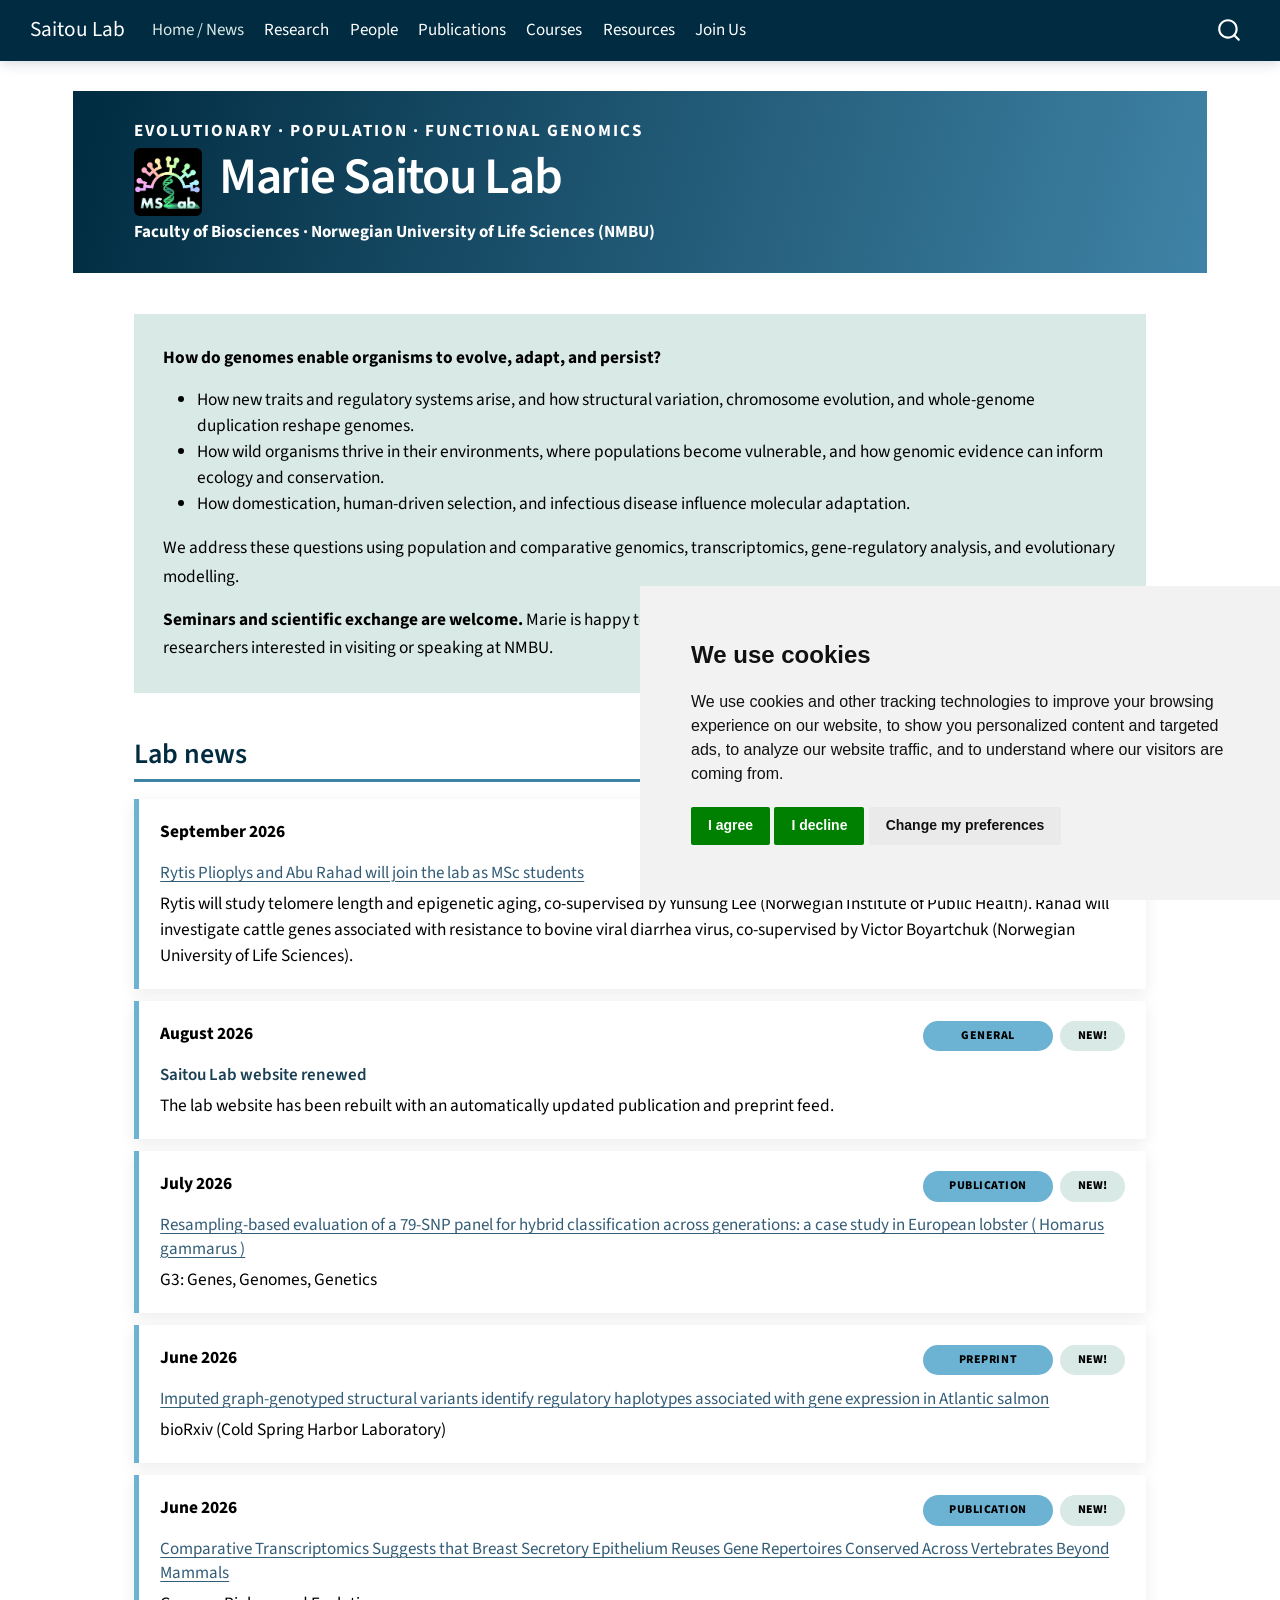
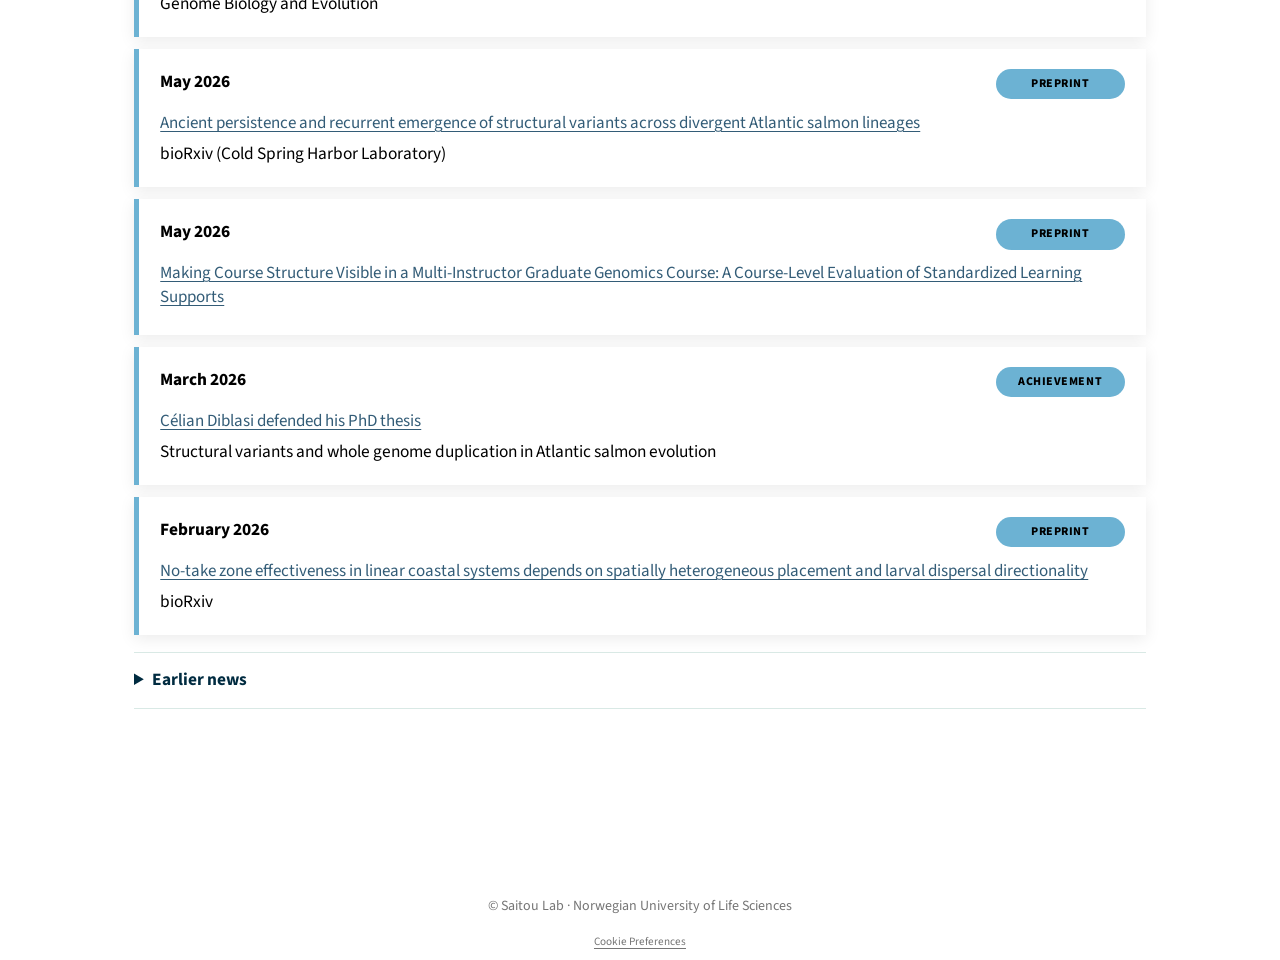
==== index.html @ 1db747a2 "deploy: cd0c651c860b4e71e05fade895e2c0dc28b13a53" ====
<!DOCTYPE html>
<html xmlns="http://www.w3.org/1999/xhtml" lang="en" xml:lang="en"><head>

<meta charset="utf-8">
<meta name="generator" content="quarto-1.10.18">

<meta name="viewport" content="width=device-width, initial-scale=1.0, user-scalable=yes">


<title>Home / News – Saitou Lab</title>
<style>
/* Default styles provided by pandoc.
** See https://pandoc.org/MANUAL.html#variables-for-html for config info.
*/
span.smallcaps{font-variant: small-caps;}
div.columns{display: flex; gap: 1.5em;}
div.column{flex: auto;}
@media screen {
div.columns{gap: min(4vw, 1.5em);}
div.column{overflow-x: auto;}
}
div.hanging-indent{margin-left: 1.5em; text-indent: -1.5em;}
ul.task-list{list-style: none;}
ul.task-list li input[type="checkbox"] {
  width: 0.8em;
  margin: 0 0.8em 0.2em -1em; /* quarto-specific, see https://github.com/quarto-dev/quarto-cli/issues/4556 */ 
  vertical-align: middle;
}
</style>


<script src="site_libs/quarto-nav/quarto-nav.js"></script>
<script src="site_libs/quarto-nav/headroom.min.js"></script>
<script src="site_libs/clipboard/clipboard.min.js"></script>
<script src="site_libs/quarto-search/autocomplete.umd.js"></script>
<script src="site_libs/quarto-search/fuse.min.js"></script>
<script src="site_libs/quarto-search/quarto-search.js"></script>
<meta name="quarto:offset" content="./">
<script src="site_libs/cookie-consent/cookie-consent.js"></script>
<link href="site_libs/cookie-consent/cookie-consent.css" rel="stylesheet">
<script src="site_libs/quarto-html/quarto.js" type="module"></script>
<script src="site_libs/quarto-html/tabsets/tabsets.js" type="module"></script>
<script src="site_libs/quarto-html/popper.min.js"></script>
<script src="site_libs/quarto-html/tippy.umd.min.js"></script>
<script src="site_libs/quarto-html/anchor.min.js"></script>
<link href="site_libs/quarto-html/tippy.css" rel="stylesheet">
<link href="site_libs/quarto-html/quarto-syntax-highlighting-64a204ab8560d761af7679ceaba22944.css" rel="stylesheet" id="quarto-text-highlighting-styles">
<script src="site_libs/bootstrap/bootstrap.min.js"></script>
<link href="site_libs/bootstrap/bootstrap-icons.css" rel="stylesheet">
<link href="site_libs/bootstrap/bootstrap-e3adbaa939bcd423dddc8c8a834270b4.min.css" rel="stylesheet" append-hash="true" id="quarto-bootstrap" data-mode="light">
<script id="quarto-search-options" type="application/json">{
  "location": "navbar",
  "copy-button": false,
  "collapse-after": 3,
  "panel-placement": "end",
  "type": "overlay",
  "limit": 50,
  "keyboard-shortcut": [
    "f",
    "/",
    "s"
  ],
  "show-item-context": false,
  "language": {
    "search-no-results-text": "No results",
    "search-matching-documents-text": "matching documents",
    "search-copy-link-title": "Copy link to search",
    "search-hide-matches-text": "Hide additional matches",
    "search-more-match-text": "more match in this document",
    "search-more-matches-text": "more matches in this document",
    "search-clear-button-title": "Clear",
    "search-text-placeholder": "",
    "search-detached-cancel-button-title": "Cancel",
    "search-submit-button-title": "Submit",
    "search-label": "Search"
  }
}</script>
<script async="" src="https://www.googletagmanager.com/gtag/js?id=G-L3HV19CWBM"></script>

<script type="text/plain" cookie-consent="tracking">

window.dataLayer = window.dataLayer || [];
function gtag(){dataLayer.push(arguments);}
gtag('js', new Date());
gtag('config', 'G-L3HV19CWBM', { 'anonymize_ip': true});
</script>

<script type="text/javascript" charset="UTF-8">
document.addEventListener('DOMContentLoaded', function () {
cookieconsent.run({
  "notice_banner_type":"simple",
  "consent_type":"express",
  "palette":"light",
  "language":"en",
  "page_load_consent_levels":["strictly-necessary"],
  "notice_banner_reject_button_hide":false,
  "preferences_center_close_button_hide":false,
  "website_name":""
  ,
"language":"en"
  });
});
</script> 
  


<link rel="stylesheet" href="styles.css">
</head>

<body class="nav-fixed home-page quarto-light">

<div id="quarto-search-results"></div>
  <header id="quarto-header" class="headroom fixed-top">
    <nav class="navbar navbar-expand-lg " data-bs-theme="dark">
      <div class="navbar-container container-fluid">
      <div class="navbar-brand-container mx-auto">
    <a class="navbar-brand" href="./index.html">
    <span class="navbar-title">Saitou Lab</span>
    </a>
  </div>
            <div id="quarto-search" class="" title="Search"></div>
          <button class="navbar-toggler" type="button" data-bs-toggle="collapse" data-bs-target="#navbarCollapse" aria-controls="navbarCollapse" role="menu" aria-expanded="false" aria-label="Toggle navigation" onclick="if (window.quartoToggleHeadroom) { window.quartoToggleHeadroom(); }">
  <span class="navbar-toggler-icon"></span>
</button>
          <div class="collapse navbar-collapse" id="navbarCollapse">
            <ul class="navbar-nav navbar-nav-scroll me-auto">
  <li class="nav-item">
    <a class="nav-link active" href="./index.html" aria-current="page"> 
<span class="menu-text">Home / News</span></a>
  </li>  
  <li class="nav-item">
    <a class="nav-link" href="./research.html"> 
<span class="menu-text">Research</span></a>
  </li>  
  <li class="nav-item">
    <a class="nav-link" href="./people.html"> 
<span class="menu-text">People</span></a>
  </li>  
  <li class="nav-item">
    <a class="nav-link" href="./publications.html"> 
<span class="menu-text">Publications</span></a>
  </li>  
  <li class="nav-item">
    <a class="nav-link" href="./courses.html"> 
<span class="menu-text">Courses</span></a>
  </li>  
  <li class="nav-item">
    <a class="nav-link" href="./resources.html"> 
<span class="menu-text">Resources</span></a>
  </li>  
  <li class="nav-item">
    <a class="nav-link" href="./join.html"> 
<span class="menu-text">Join Us</span></a>
  </li>  
</ul>
          </div> <!-- /navcollapse -->
            <div class="quarto-navbar-tools">
</div>
      </div> <!-- /container-fluid -->
    </nav>
</header>
<!-- content -->
<div id="quarto-content" class="quarto-container page-columns page-rows-contents page-layout-full page-navbar">
<!-- sidebar -->
<!-- margin-sidebar -->
    
<!-- main -->
<main class="content column-page" id="quarto-document-content">

<header id="title-block-header" class="quarto-title-block default">
<div class="quarto-title">
<h1 class="title">Home / News</h1>
</div>



<div class="quarto-title-meta column-page">

    
  
    
  </div>
  


</header>


<div class="hero">
<div class="hero-inner">
<div class="eyebrow">
<p>Evolutionary · Population · Functional Genomics</p>
</div>
<div class="hero-title">
<p><img src="assets/images/brand/Desktoplogo.png" class="hero-logo img-fluid" alt="Saitou Lab logo"></p>
<section id="marie-saitou-lab" class="level1">
<h1>Marie Saitou Lab</h1>
</section>
</div>
<p><strong>Faculty of Biosciences · Norwegian University of Life Sciences (NMBU)</strong></p>
</div>
</div>
<div class="home-content">
<div class="research-intro">
<p><strong>How do genomes enable organisms to evolve, adapt, and persist?</strong></p>
<ul>
<li>How new traits and regulatory systems arise, and how structural variation, chromosome evolution, and whole-genome duplication reshape genomes.</li>
<li>How wild organisms thrive in their environments, where populations become vulnerable, and how genomic evidence can inform ecology and conservation.</li>
<li>How domestication, human-driven selection, and infectious disease influence molecular adaptation.</li>
</ul>
<p>We address these questions using population and comparative genomics, transcriptomics, gene-regulatory analysis, and evolutionary modelling.</p>
<p><strong>Seminars and scientific exchange are welcome.</strong> Marie is happy to give talks at other institutions, and we welcome enquiries from researchers interested in visiting or speaking at NMBU.</p>
</div>
<section id="lab-news" class="level2">
<h2 class="anchored" data-anchor-id="lab-news">Lab news</h2>
<div class="news-stream">
<article class="news-row is-new">
<div class="news-meta">
<span class="news-year">September 2026</span><span class="news-tags"><span class="news-tag tag-general">General</span><span class="news-new">New!</span></span>
</div>
<div class="news-body">
<h3 class="anchored">
<a href="people.html">Rytis Plioplys and Abu Rahad will join the lab as MSc students</a>
</h3>
<p>
Rytis will study telomere length and epigenetic aging, co-supervised by Yunsung Lee (Norwegian Institute of Public Health). Rahad will investigate cattle genes associated with resistance to bovine viral diarrhea virus, co-supervised by Victor Boyartchuk (Norwegian University of Life Sciences).
</p>
</div>
</article>
<article class="news-row is-new">
<div class="news-meta">
<span class="news-year">August 2026</span><span class="news-tags"><span class="news-tag tag-general">General</span><span class="news-new">New!</span></span>
</div>
<div class="news-body">
<h3 class="anchored">
Saitou Lab website renewed
</h3>
<p>
The lab website has been rebuilt with an automatically updated publication and preprint feed.
</p>
</div>
</article>
<article class="news-row is-new">
<div class="news-meta">
<span class="news-year">July 2026</span><span class="news-tags"><span class="news-tag tag-publication">Publication</span><span class="news-new">New!</span></span>
</div>
<div class="news-body">
<h3 class="anchored">
<a href="http://dx.doi.org/10.1093/g3journal/jkag206">Resampling-based evaluation of a 79-SNP panel for hybrid classification across generations: a case study in European lobster ( Homarus gammarus )</a>
</h3>
<p>
G3: Genes, Genomes, Genetics
</p>
</div>
</article>
<article class="news-row is-new">
<div class="news-meta">
<span class="news-year">June 2026</span><span class="news-tags"><span class="news-tag tag-preprint">Preprint</span><span class="news-new">New!</span></span>
</div>
<div class="news-body">
<h3 class="anchored">
<a href="http://dx.doi.org/10.64898/2026.06.03.729980">Imputed graph-genotyped structural variants identify regulatory haplotypes associated with gene expression in Atlantic salmon</a>
</h3>
<p>
bioRxiv (Cold Spring Harbor Laboratory)
</p>
</div>
</article>
<article class="news-row is-new">
<div class="news-meta">
<span class="news-year">June 2026</span><span class="news-tags"><span class="news-tag tag-publication">Publication</span><span class="news-new">New!</span></span>
</div>
<div class="news-body">
<h3 class="anchored">
<a href="http://dx.doi.org/10.1093/gbe/evag130">Comparative Transcriptomics Suggests that Breast Secretory Epithelium Reuses Gene Repertoires Conserved Across Vertebrates Beyond Mammals</a>
</h3>
<p>
Genome Biology and Evolution
</p>
</div>
</article>
<article class="news-row">
<div class="news-meta">
<span class="news-year">May 2026</span><span class="news-tags"><span class="news-tag tag-preprint">Preprint</span></span>
</div>
<div class="news-body">
<h3 class="anchored">
<a href="http://dx.doi.org/10.64898/2026.05.25.727466">Ancient persistence and recurrent emergence of structural variants across divergent Atlantic salmon lineages</a>
</h3>
<p>
bioRxiv (Cold Spring Harbor Laboratory)
</p>
</div>
</article>
<article class="news-row">
<div class="news-meta">
<span class="news-year">May 2026</span><span class="news-tags"><span class="news-tag tag-preprint">Preprint</span></span>
</div>
<div class="news-body">
<h3 class="anchored">
<a href="http://dx.doi.org/10.64898/2026.05.06.723173">Making Course Structure Visible in a Multi-Instructor Graduate Genomics Course: A Course-Level Evaluation of Standardized Learning Supports</a>
</h3>
</div>
</article>
<article class="news-row">
<div class="news-meta">
<span class="news-year">March 2026</span><span class="news-tags"><span class="news-tag tag-achievement">Achievement</span></span>
</div>
<div class="news-body">
<h3 class="anchored">
<a href="https://www.nmbu.no/en/research/public-defences/16-march-celian-diblasi">Célian Diblasi defended his PhD thesis</a>
</h3>
<p>
Structural variants and whole genome duplication in Atlantic salmon evolution
</p>
</div>
</article>
<article class="news-row">
<div class="news-meta">
<span class="news-year">February 2026</span><span class="news-tags"><span class="news-tag tag-preprint">Preprint</span></span>
</div>
<div class="news-body">
<h3 class="anchored">
<a href="https://doi.org/10.64898/2026.02.25.707921">No-take zone effectiveness in linear coastal systems depends on spatially heterogeneous placement and larval dispersal directionality</a>
</h3>
<p>
bioRxiv
</p>
</div>
</article>
</div>
<details class="past-news">
<summary>
Earlier news
</summary>
<div class="news-stream earlier-news">
<article class="news-row">
<div class="news-meta">
<span class="news-year">December 2025</span><span class="news-tags"><span class="news-tag tag-preprint">Preprint</span></span>
</div>
<div class="news-body">
<h3 class="anchored">
<a href="https://doi.org/10.64898/2025.12.15.694296">Large-scale eQTL analyses in Atlantic salmon reveal persistent dosage compensation 100 million years after genome duplication</a>
</h3>
<p>
bioRxiv
</p>
</div>
</article>
<article class="news-row">
<div class="news-meta">
<span class="news-year">October 2025</span><span class="news-tags"><span class="news-tag tag-publication">Publication</span></span>
</div>
<div class="news-body">
<h3 class="anchored">
<a href="https://doi.org/10.1016/j.fsi.2025.110975">Gene gain and loss drive the diversification of gig immune genes in teleosts: structural and regulatory insights from Atlantic salmon</a>
</h3>
<p>
Fish &amp; Shellfish Immunology
</p>
</div>
</article>
<article class="news-row">
<div class="news-meta">
<span class="news-year">October 2025</span><span class="news-tags"><span class="news-tag tag-preprint">Preprint</span></span>
</div>
<div class="news-body">
<h3 class="anchored">
<a href="https://doi.org/10.1101/2025.10.16.682803">A major locus on chromosome 14 impacts developmental variation of Atlantic salmon smoltification</a>
</h3>
<p>
bioRxiv
</p>
</div>
</article>
<article class="news-row">
<div class="news-meta">
<span class="news-year">September 2025</span><span class="news-tags"><span class="news-tag tag-achievement">Achievement</span></span>
</div>
<div class="news-body">
<h3 class="anchored">
<a href="https://www.nmbu.no/en/research/public-defences/september-11th-domniki-manousi-biovit">Domniki Manousi defended her PhD thesis</a>
</h3>
<p>
Genomic Basis of Pathogen Response and Immune Gene Evolution in Atlantic Salmon
</p>
</div>
</article>
<article class="news-row">
<div class="news-meta">
<span class="news-year">August 2025</span><span class="news-tags"><span class="news-tag tag-publication">Publication</span></span>
</div>
<div class="news-body">
<h3 class="anchored">
<a href="https://doi.org/10.1038/s41437-025-00785-7">Beyond inversions and deletions: the evolutionary and functional insights from translocations, fissions, and fusions in animal genomes</a>
</h3>
<p>
Heredity
</p>
</div>
</article>
<article class="news-row">
<div class="news-meta">
<span class="news-year">July 2025</span><span class="news-tags"><span class="news-tag tag-publication">Publication</span></span>
</div>
<div class="news-body">
<h3 class="anchored">
<a href="https://doi.org/10.1186/s12864-025-11735-2">Dissecting the genetic basis of response to salmonid alphavirus in Atlantic salmon</a>
</h3>
<p>
BMC genomics
</p>
</div>
</article>
<article class="news-row">
<div class="news-meta">
<span class="news-year">June 2025</span><span class="news-tags"><span class="news-tag tag-preprint">Preprint</span></span>
</div>
<div class="news-body">
<h3 class="anchored">
<a href="https://doi.org/10.1101/2025.06.26.661685">Impaired trap closure in the counting-deficient Venus flytrap mutant DYSCALCULIA is caused by cell wall biomechanics</a>
</h3>
<p>
bioRxiv
</p>
</div>
</article>
<article class="news-row">
<div class="news-meta">
<span class="news-year">June 2025</span><span class="news-tags"><span class="news-tag tag-publication">Publication</span></span>
</div>
<div class="news-body">
<h3 class="anchored">
<a href="https://doi.org/10.1038/s41467-025-60513-x">Switch-like gene expression modulates disease risk</a>
</h3>
<p>
Nature Communications
</p>
</div>
</article>
<article class="news-row">
<div class="news-meta">
<span class="news-year">June 2025</span><span class="news-tags"><span class="news-tag tag-achievement">Achievement</span></span>
</div>
<div class="news-body">
<h3 class="anchored">
<a href="https://www.nmbu.no/studenter/erik-sandertun-roed-vant-pris-beste-oppgave-2024">Erik Sandertun Røed received NMBU’s award for the best master’s thesis of 2024</a>
</h3>
<p>
Awarded for his work on genomic tools for European lobster conservation.
</p>
</div>
</article>
<article class="news-row">
<div class="news-meta">
<span class="news-year">April 2025</span><span class="news-tags"><span class="news-tag tag-preprint">Preprint</span></span>
</div>
<div class="news-body">
<h3 class="anchored">
<a href="https://doi.org/10.1101/2025.04.15.648526">Metatranscriptomic Insights into Microbial Dynamics Prior to Disease Onset in Atlantic Salmon Aquaculture</a>
</h3>
<p>
bioRxiv
</p>
</div>
</article>
<article class="news-row">
<div class="news-meta">
<span class="news-year">April 2025</span><span class="news-tags"><span class="news-tag tag-publication">Publication</span></span>
</div>
<div class="news-body">
<h3 class="anchored">
<a href="https://europepmc.org/articles/PMC12006720">Parallel Selection in Domesticated Atlantic Salmon from Divergent Founders Including on Whole-Genome Duplication-derived Homeologous Regions</a>
</h3>
<p>
Genome biology and evolution
</p>
</div>
</article>
</div>
</details>
</section>
</div>



</main> <!-- /main -->
<script id="quarto-html-after-body" type="application/javascript">
  window.document.addEventListener("DOMContentLoaded", function (event) {
    const icon = "";
    const anchorJS = new window.AnchorJS();
    anchorJS.options = {
      placement: 'right',
      icon: icon
    };
    anchorJS.add('.anchored');
    const isCodeAnnotation = (el) => {
      for (const clz of el.classList) {
        if (clz.startsWith('code-annotation-')) {                     
          return true;
        }
      }
      return false;
    }
    const onCopySuccess = function(e) {
      // button target
      const button = e.trigger;
      // don't keep focus
      button.blur();
      // flash "checked"
      button.classList.add('code-copy-button-checked');
      var currentTitle = button.getAttribute("title");
      button.setAttribute("title", "Copied!");
      let tooltip;
      if (window.bootstrap) {
        button.setAttribute("data-bs-toggle", "tooltip");
        button.setAttribute("data-bs-placement", "left");
        button.setAttribute("data-bs-title", "Copied!");
        tooltip = new bootstrap.Tooltip(button, 
          { trigger: "manual", 
            customClass: "code-copy-button-tooltip",
            offset: [0, -8]});
        tooltip.show();    
      }
      setTimeout(function() {
        if (tooltip) {
          tooltip.hide();
          button.removeAttribute("data-bs-title");
          button.removeAttribute("data-bs-toggle");
          button.removeAttribute("data-bs-placement");
        }
        button.setAttribute("title", currentTitle);
        button.classList.remove('code-copy-button-checked');
      }, 1000);
      // clear code selection
      e.clearSelection();
    }
    const getTextToCopy = function(trigger) {
      const outerScaffold = trigger.parentElement.cloneNode(true);
      const codeEl = outerScaffold.querySelector('code');
      for (const childEl of codeEl.children) {
        if (isCodeAnnotation(childEl)) {
          childEl.remove();
        }
      }
      return codeEl.innerText;
    }
    const clipboard = new window.ClipboardJS('.code-copy-button:not([data-in-quarto-modal])', {
      text: getTextToCopy
    });
    clipboard.on('success', onCopySuccess);
    if (window.document.getElementById('quarto-embedded-source-code-modal')) {
      const clipboardModal = new window.ClipboardJS('.code-copy-button[data-in-quarto-modal]', {
        text: getTextToCopy,
        container: window.document.getElementById('quarto-embedded-source-code-modal')
      });
      clipboardModal.on('success', onCopySuccess);
    }
      var localhostRegex = new RegExp(/^(?:http|https):\/\/localhost\:?[0-9]*\//);
      var mailtoRegex = new RegExp(/^mailto:/);
        var filterRegex = new RegExp('/' + window.location.host + '/');
      var isInternal = (href) => {
          return filterRegex.test(href) || localhostRegex.test(href) || mailtoRegex.test(href);
      }
      // Inspect non-navigation links and adorn them if external
     var links = window.document.querySelectorAll('a[href]:not(.nav-link):not(.navbar-brand):not(.toc-action):not(.sidebar-link):not(.sidebar-item-toggle):not(.pagination-link):not(.no-external):not([aria-hidden]):not(.dropdown-item):not(.quarto-navigation-tool):not(.about-link)');
      for (var i=0; i<links.length; i++) {
        const link = links[i];
        if (!isInternal(link.href)) {
          // undo the damage that might have been done by quarto-nav.js in the case of
          // links that we want to consider external
          if (link.dataset.originalHref !== undefined) {
            link.href = link.dataset.originalHref;
          }
            // target, if specified
            link.setAttribute("target", "_blank");
            if (link.getAttribute("rel") === null) {
              link.setAttribute("rel", "noopener");
            }
        }
      }
    function tippyHover(el, contentFn, onTriggerFn, onUntriggerFn) {
      const config = {
        allowHTML: true,
        maxWidth: 500,
        delay: 100,
        arrow: false,
        appendTo: function(el) {
            return el.parentElement;
        },
        interactive: true,
        interactiveBorder: 10,
        theme: 'quarto',
        placement: 'bottom-start',
      };
      if (contentFn) {
        config.content = contentFn;
      }
      if (onTriggerFn) {
        config.onTrigger = onTriggerFn;
      }
      if (onUntriggerFn) {
        config.onUntrigger = onUntriggerFn;
      }
      window.tippy(el, config); 
    }
    const noterefs = window.document.querySelectorAll('a[role="doc-noteref"]');
    for (var i=0; i<noterefs.length; i++) {
      const ref = noterefs[i];
      tippyHover(ref, function() {
        // use id or data attribute instead here
        let href = ref.getAttribute('data-footnote-href') || ref.getAttribute('href');
        try { href = new URL(href).hash; } catch {}
        const id = href.replace(/^#\/?/, "");
        const note = window.document.getElementById(id);
        if (note) {
          return note.innerHTML;
        } else {
          return "";
        }
      });
    }
    const xrefs = window.document.querySelectorAll('a.quarto-xref');
    const processXRef = (id, note) => {
      // Strip column container classes
      const stripColumnClz = (el) => {
        el.classList.remove("page-full", "page-columns");
        if (el.children) {
          for (const child of el.children) {
            stripColumnClz(child);
          }
        }
      }
      stripColumnClz(note)
      if (id === null || id.startsWith('sec-')) {
        // Special case sections, only their first couple elements
        const container = document.createElement("div");
        if (note.children && note.children.length > 2) {
          container.appendChild(note.children[0].cloneNode(true));
          for (let i = 1; i < note.children.length; i++) {
            const child = note.children[i];
            if (child.tagName === "P" && child.innerText === "") {
              continue;
            } else {
              container.appendChild(child.cloneNode(true));
              break;
            }
          }
          if (window.Quarto?.typesetMath) {
            window.Quarto.typesetMath(container);
          }
          return container.innerHTML
        } else {
          if (window.Quarto?.typesetMath) {
            window.Quarto.typesetMath(note);
          }
          return note.innerHTML;
        }
      } else {
        // Remove any anchor links if they are present
        const anchorLink = note.querySelector('a.anchorjs-link');
        if (anchorLink) {
          anchorLink.remove();
        }
        if (window.Quarto?.typesetMath) {
          window.Quarto.typesetMath(note);
        }
        if (note.classList.contains("callout")) {
          return note.outerHTML;
        } else {
          return note.innerHTML;
        }
      }
    }
    for (var i=0; i<xrefs.length; i++) {
      const xref = xrefs[i];
      tippyHover(xref, undefined, function(instance) {
        instance.disable();
        let url = xref.getAttribute('href');
        let hash = undefined; 
        if (url.startsWith('#')) {
          hash = url;
        } else {
          try { hash = new URL(url).hash; } catch {}
        }
        if (hash) {
          const id = hash.replace(/^#\/?/, "");
          const note = window.document.getElementById(id);
          if (note !== null) {
            try {
              const html = processXRef(id, note.cloneNode(true));
              instance.setContent(html);
            } finally {
              instance.enable();
              instance.show();
            }
          } else {
            // See if we can fetch this
            fetch(url.split('#')[0])
            .then(res => res.text())
            .then(html => {
              const parser = new DOMParser();
              const htmlDoc = parser.parseFromString(html, "text/html");
              const note = htmlDoc.getElementById(id);
              if (note !== null) {
                const html = processXRef(id, note);
                instance.setContent(html);
              } 
            }).finally(() => {
              instance.enable();
              instance.show();
            });
          }
        } else {
          // See if we can fetch a full url (with no hash to target)
          // This is a special case and we should probably do some content thinning / targeting
          fetch(url)
          .then(res => res.text())
          .then(html => {
            const parser = new DOMParser();
            const htmlDoc = parser.parseFromString(html, "text/html");
            const note = htmlDoc.querySelector('main.content');
            if (note !== null) {
              // This should only happen for chapter cross references
              // (since there is no id in the URL)
              // remove the first header
              if (note.children.length > 0 && note.children[0].tagName === "HEADER") {
                note.children[0].remove();
              }
              const html = processXRef(null, note);
              instance.setContent(html);
            } 
          }).finally(() => {
            instance.enable();
            instance.show();
          });
        }
      }, function(instance) {
      });
    }
        let selectedAnnoteEl;
        const selectorForAnnotation = ( cell, annotation) => {
          let cellAttr = 'data-code-cell="' + cell + '"';
          let lineAttr = 'data-code-annotation="' +  annotation + '"';
          const selector = 'span[' + cellAttr + '][' + lineAttr + ']';
          return selector;
        }
        const selectCodeLines = (annoteEl) => {
          const doc = window.document;
          const targetCell = annoteEl.getAttribute("data-target-cell");
          const targetAnnotation = annoteEl.getAttribute("data-target-annotation");
          const annoteSpan = window.document.querySelector(selectorForAnnotation(targetCell, targetAnnotation));
          const lines = annoteSpan.getAttribute("data-code-lines").split(",");
          const lineIds = lines.map((line) => {
            return targetCell + "-" + line;
          })
          let top = null;
          let height = null;
          let parent = null;
          if (lineIds.length > 0) {
              //compute the position of the single el (top and bottom and make a div)
              const el = window.document.getElementById(lineIds[0]);
              top = el.offsetTop;
              height = el.offsetHeight;
              parent = el.parentElement.parentElement;
            if (lineIds.length > 1) {
              const lastEl = window.document.getElementById(lineIds[lineIds.length - 1]);
              const bottom = lastEl.offsetTop + lastEl.offsetHeight;
              height = bottom - top;
            }
            if (top !== null && height !== null && parent !== null) {
              // cook up a div (if necessary) and position it 
              let div = window.document.getElementById("code-annotation-line-highlight");
              if (div === null) {
                div = window.document.createElement("div");
                div.setAttribute("id", "code-annotation-line-highlight");
                div.style.position = 'absolute';
                parent.appendChild(div);
              }
              div.style.top = top - 2 + "px";
              div.style.height = height + 4 + "px";
              div.style.left = 0;
              let gutterDiv = window.document.getElementById("code-annotation-line-highlight-gutter");
              if (gutterDiv === null) {
                gutterDiv = window.document.createElement("div");
                gutterDiv.setAttribute("id", "code-annotation-line-highlight-gutter");
                gutterDiv.style.position = 'absolute';
                const codeCell = window.document.getElementById(targetCell);
                const gutter = codeCell.querySelector('.code-annotation-gutter');
                gutter.appendChild(gutterDiv);
              }
              gutterDiv.style.top = top - 2 + "px";
              gutterDiv.style.height = height + 4 + "px";
            }
            selectedAnnoteEl = annoteEl;
          }
        };
        const unselectCodeLines = () => {
          const elementsIds = ["code-annotation-line-highlight", "code-annotation-line-highlight-gutter"];
          elementsIds.forEach((elId) => {
            const div = window.document.getElementById(elId);
            if (div) {
              div.remove();
            }
          });
          selectedAnnoteEl = undefined;
        };
          // Handle positioning of the toggle
      window.addEventListener(
        "resize",
        throttle(() => {
          elRect = undefined;
          if (selectedAnnoteEl) {
            selectCodeLines(selectedAnnoteEl);
          }
        }, 10)
      );
      function throttle(fn, ms) {
      let throttle = false;
      let timer;
        return (...args) => {
          if(!throttle) { // first call gets through
              fn.apply(this, args);
              throttle = true;
          } else { // all the others get throttled
              if(timer) clearTimeout(timer); // cancel #2
              timer = setTimeout(() => {
                fn.apply(this, args);
                timer = throttle = false;
              }, ms);
          }
        };
      }
        // Attach click handler to the DT
        const annoteDls = window.document.querySelectorAll('dt[data-target-cell]');
        for (const annoteDlNode of annoteDls) {
          annoteDlNode.addEventListener('click', (event) => {
            const clickedEl = event.target;
            if (clickedEl !== selectedAnnoteEl) {
              unselectCodeLines();
              const activeEl = window.document.querySelector('dt[data-target-cell].code-annotation-active');
              if (activeEl) {
                activeEl.classList.remove('code-annotation-active');
              }
              selectCodeLines(clickedEl);
              clickedEl.classList.add('code-annotation-active');
            } else {
              // Unselect the line
              unselectCodeLines();
              clickedEl.classList.remove('code-annotation-active');
            }
          });
        }
    const findCites = (el) => {
      const parentEl = el.parentElement;
      if (parentEl) {
        const cites = parentEl.dataset.cites;
        if (cites) {
          return {
            el,
            cites: cites.split(' ')
          };
        } else {
          return findCites(el.parentElement)
        }
      } else {
        return undefined;
      }
    };
    var bibliorefs = window.document.querySelectorAll('a[role="doc-biblioref"]');
    for (var i=0; i<bibliorefs.length; i++) {
      const ref = bibliorefs[i];
      const citeInfo = findCites(ref);
      if (citeInfo) {
        tippyHover(citeInfo.el, function() {
          var popup = window.document.createElement('div');
          citeInfo.cites.forEach(function(cite) {
            var citeDiv = window.document.createElement('div');
            citeDiv.classList.add('hanging-indent');
            citeDiv.classList.add('csl-entry');
            var biblioDiv = window.document.getElementById('ref-' + cite);
            if (biblioDiv) {
              citeDiv.innerHTML = biblioDiv.innerHTML;
            }
            popup.appendChild(citeDiv);
          });
          return popup.innerHTML;
        });
      }
    }
  });
  </script>
</div> <!-- /content -->
<footer class="footer">
  <div class="nav-footer">
    <div class="nav-footer-left">
      &nbsp;
    </div>   
    <div class="nav-footer-center">
<p>© Saitou Lab · Norwegian University of Life Sciences</p>
<div class="cookie-consent-footer"><a href="#" id="open_preferences_center">Cookie Preferences</a></div></div>
    <div class="nav-footer-right">
      &nbsp;
    </div>
  </div>
</footer>




</body></html>
---- site_libs/cookie-consent/cookie-consent.css ----
div.cookie-consent-footer {
  font-size: 0.8em;
  text-decoration: none;
}
---- site_libs/quarto-html/tippy.css ----
.tippy-box[data-animation=fade][data-state=hidden]{opacity:0}[data-tippy-root]{max-width:calc(100vw - 10px)}.tippy-box{position:relative;background-color:#333;color:#fff;border-radius:4px;font-size:14px;line-height:1.4;white-space:normal;outline:0;transition-property:transform,visibility,opacity}.tippy-box[data-placement^=top]>.tippy-arrow{bottom:0}.tippy-box[data-placement^=top]>.tippy-arrow:before{bottom:-7px;left:0;border-width:8px 8px 0;border-top-color:initial;transform-origin:center top}.tippy-box[data-placement^=bottom]>.tippy-arrow{top:0}.tippy-box[data-placement^=bottom]>.tippy-arrow:before{top:-7px;left:0;border-width:0 8px 8px;border-bottom-color:initial;transform-origin:center bottom}.tippy-box[data-placement^=left]>.tippy-arrow{right:0}.tippy-box[data-placement^=left]>.tippy-arrow:before{border-width:8px 0 8px 8px;border-left-color:initial;right:-7px;transform-origin:center left}.tippy-box[data-placement^=right]>.tippy-arrow{left:0}.tippy-box[data-placement^=right]>.tippy-arrow:before{left:-7px;border-width:8px 8px 8px 0;border-right-color:initial;transform-origin:center right}.tippy-box[data-inertia][data-state=visible]{transition-timing-function:cubic-bezier(.54,1.5,.38,1.11)}.tippy-arrow{width:16px;height:16px;color:#333}.tippy-arrow:before{content:"";position:absolute;border-color:transparent;border-style:solid}.tippy-content{position:relative;padding:5px 9px;z-index:1}
---- site_libs/quarto-html/quarto-syntax-highlighting-64a204ab8560d761af7679ceaba22944.css ----
/* quarto syntax highlight colors */
:root {
  --quarto-hl-ot-color: #003B4F;
  --quarto-hl-at-color: #657422;
  --quarto-hl-ss-color: #20794D;
  --quarto-hl-an-color: #5E5E5E;
  --quarto-hl-fu-color: #4758AB;
  --quarto-hl-st-color: #20794D;
  --quarto-hl-cf-color: #003B4F;
  --quarto-hl-op-color: #5E5E5E;
  --quarto-hl-er-color: #AD0000;
  --quarto-hl-bn-color: #AD0000;
  --quarto-hl-al-color: #AD0000;
  --quarto-hl-va-color: #111111;
  --quarto-hl-bu-color: inherit;
  --quarto-hl-ex-color: inherit;
  --quarto-hl-pp-color: #AD0000;
  --quarto-hl-in-color: #5E5E5E;
  --quarto-hl-vs-color: #20794D;
  --quarto-hl-wa-color: #5E5E5E;
  --quarto-hl-do-color: #5E5E5E;
  --quarto-hl-im-color: #00769E;
  --quarto-hl-ch-color: #20794D;
  --quarto-hl-dt-color: #AD0000;
  --quarto-hl-fl-color: #AD0000;
  --quarto-hl-co-color: #5E5E5E;
  --quarto-hl-cv-color: #5E5E5E;
  --quarto-hl-cn-color: #8f5902;
  --quarto-hl-sc-color: #5E5E5E;
  --quarto-hl-dv-color: #AD0000;
  --quarto-hl-kw-color: #003B4F;
}

/* other quarto variables */
:root {
  --quarto-font-monospace: SFMono-Regular, Menlo, Monaco, Consolas, "Liberation Mono", "Courier New", monospace;
}

/* syntax highlight based on Pandoc's rules */
pre > code.sourceCode > span {
  color: #003B4F;
}

code.sourceCode > span {
  color: #003B4F;
}

div.sourceCode,
div.sourceCode pre.sourceCode {
  color: #003B4F;
}

/* Normal */
code span {
  color: #003B4F;
}

/* Alert */
code span.al {
  color: #AD0000;
  font-style: inherit;
}

/* Annotation */
code span.an {
  color: #5E5E5E;
  font-style: inherit;
}

/* Attribute */
code span.at {
  color: #657422;
  font-style: inherit;
}

/* BaseN */
code span.bn {
  color: #AD0000;
  font-style: inherit;
}

/* BuiltIn */
code span.bu {
  font-style: inherit;
}

/* ControlFlow */
code span.cf {
  color: #003B4F;
  font-weight: bold;
  font-style: inherit;
}

/* Char */
code span.ch {
  color: #20794D;
  font-style: inherit;
}

/* Constant */
code span.cn {
  color: #8f5902;
  font-style: inherit;
}

/* Comment */
code span.co {
  color: #5E5E5E;
  font-style: inherit;
}

/* CommentVar */
code span.cv {
  color: #5E5E5E;
  font-style: italic;
}

/* Documentation */
code span.do {
  color: #5E5E5E;
  font-style: italic;
}

/* DataType */
code span.dt {
  color: #AD0000;
  font-style: inherit;
}

/* DecVal */
code span.dv {
  color: #AD0000;
  font-style: inherit;
}

/* Error */
code span.er {
  color: #AD0000;
  font-style: inherit;
}

/* Extension */
code span.ex {
  font-style: inherit;
}

/* Float */
code span.fl {
  color: #AD0000;
  font-style: inherit;
}

/* Function */
code span.fu {
  color: #4758AB;
  font-style: inherit;
}

/* Import */
code span.im {
  color: #00769E;
  font-style: inherit;
}

/* Information */
code span.in {
  color: #5E5E5E;
  font-style: inherit;
}

/* Keyword */
code span.kw {
  color: #003B4F;
  font-weight: bold;
  font-style: inherit;
}

/* Operator */
code span.op {
  color: #5E5E5E;
  font-style: inherit;
}

/* Other */
code span.ot {
  color: #003B4F;
  font-style: inherit;
}

/* Preprocessor */
code span.pp {
  color: #AD0000;
  font-style: inherit;
}

/* SpecialChar */
code span.sc {
  color: #5E5E5E;
  font-style: inherit;
}

/* SpecialString */
code span.ss {
  color: #20794D;
  font-style: inherit;
}

/* String */
code span.st {
  color: #20794D;
  font-style: inherit;
}

/* Variable */
code span.va {
  color: #111111;
  font-style: inherit;
}

/* VerbatimString */
code span.vs {
  color: #20794D;
  font-style: inherit;
}

/* Warning */
code span.wa {
  color: #5E5E5E;
  font-style: italic;
}

.prevent-inlining {
  content: "</";
}

/*# sourceMappingURL=9d8d5bb603a83b8298b89080a598c93b.css.map */
---- styles.css ----
:root { --ink:#002b40; --blue:#3f83a6; --mist:#d9e9e5; --sky:#6cb2d3; --deep:#1d4b69; --pale-blue:#b1c7d4; --cream:#f4f2db; --slate:#94a1a9; --charcoal:#424f56; --paper:#fbfcfb; }
body { color:var(--charcoal); background:var(--paper); }
.home-page #title-block-header { display:none; }
.home-page { --home-dark:#002b40; --home-blue:#3f83a6; --home-light:#d9e9e5; background:#fff; color:#000; }
.navbar { background:var(--ink)!important; box-shadow:0 2px 12px rgba(0,43,64,.18); }
.navbar-brand,.navbar-nav .nav-link,.navbar #quarto-search.type-overlay .aa-Autocomplete svg { color:white!important; }
.navbar-nav .nav-link:hover,.navbar-nav .nav-link.active { color:var(--mist)!important; }
#quarto-content { font-size:1.02rem; }
h1,h2,h3 { color:var(--ink); }
h2 { margin-top:2.6rem; padding-bottom:.45rem; border-bottom:3px solid var(--mist); }
a { color:var(--deep); } a:hover { color:var(--blue); }
.hero { margin-top:-1px; color:white; background:linear-gradient(105deg,var(--home-dark,#002b40),var(--home-blue,#3f83a6)); }
.hero-inner { max-width:1080px; margin:0 auto; padding:1.6rem 2rem 1.7rem; }
.hero h1 { color:white; font-size:clamp(2rem,4vw,3.2rem); letter-spacing:-.025em; margin:.2rem 0 .7rem; }
.hero p { max-width:1000px; margin-bottom:0; color:#fff; font-size:1rem; line-height:1.45; }
.hero-title { display:flex; align-items:center; gap:1rem; }
.hero-title p { margin:0; }
.hero-logo { display:block; width:4rem; height:4rem; object-fit:cover; border-radius:.35rem; }
.eyebrow { color:var(--mist); font-size:.84rem; font-weight:700; letter-spacing:.14em; text-transform:uppercase; }
.home-content { max-width:1080px; margin:0 auto; padding:1rem 2rem 4rem; }
.btn { border-radius:999px; padding:.7rem 1.15rem; font-weight:650; margin:.5rem .35rem .2rem 0; }
.btn-primary { background:var(--sky); border-color:var(--sky); color:var(--ink); }
.btn-primary:hover { background:var(--mist); border-color:var(--mist); color:var(--ink); }
.news-list { display:grid; gap:.75rem; }
.news-item { display:grid; grid-template-columns:7rem 1fr; gap:1rem; padding:1.1rem 1.25rem; background:white; border-left:5px solid var(--blue); box-shadow:0 5px 18px rgba(0,43,64,.07); }
.news-date { color:var(--deep); font-weight:800; letter-spacing:.05em; }
.past-news { margin:1rem 0 2rem; padding:1rem 1.25rem; background:var(--cream); border-radius:.5rem; }
.past-news summary { cursor:pointer; color:var(--ink); font-weight:700; }
.home-page .eyebrow { color:#fff; }
.home-page h2 { border-bottom-color:var(--home-blue); }
.home-page .past-news { padding:.85rem 0; background:#fff; border-top:1px solid var(--home-light); border-bottom:1px solid var(--home-light); border-radius:0; }
.research-intro { margin:1.4rem 0 2.2rem; padding:1.5rem 1.7rem; color:#000; background:var(--home-light); }
.research-intro p { margin:.25rem 0 .85rem; line-height:1.65; }
.research-intro p:last-child { margin-bottom:.25rem; }
.news-stream { display:grid; gap:.75rem; }
.news-row { display:grid; grid-template-columns:1fr; gap:.75rem; align-items:start; padding:1.15rem 1.25rem; background:#fff; border-left:5px solid var(--sky,#6cb2d3); box-shadow:0 4px 15px rgba(0,0,0,.08); }
.news-meta { display:flex; align-items:flex-start; justify-content:space-between; gap:1rem; }
.news-tags { display:flex; flex-wrap:wrap; justify-content:flex-end; gap:.45rem; }
.news-tag,.news-tag.tag-preprint,.news-tag.tag-achievement,.news-tag.tag-general { box-sizing:border-box; display:inline-flex; width:7.6rem; min-height:1.8rem; align-items:center; justify-content:center; padding:.25rem .55rem; color:#000; background:var(--sky,#6cb2d3); border:0; border-radius:999px; font-size:.7rem; font-weight:800; line-height:1; letter-spacing:.045em; text-transform:uppercase; }
.news-tag p,.news-new p { margin:0; line-height:1; }
.news-new { box-sizing:border-box; display:inline-flex; width:3.8rem; min-height:1.8rem; align-items:center; justify-content:center; padding:.25rem .45rem; color:#000; background:var(--mist,#d9e9e5); border-radius:999px; font-size:.7rem; font-weight:850; line-height:1; text-transform:uppercase; }
.is-new { border-left-color:var(--sky); }
.news-year { color:#000; font-weight:750; }
.news-body h3 { margin:0 0 .3rem; font-size:1rem; line-height:1.4; }
.news-body p { margin:0; color:#000; }
.earlier-news { margin-top:1rem; background:#fff; }
.publication-grid { display:grid; grid-template-columns:repeat(3,minmax(0,1fr)); gap:1rem; margin:1rem 0 1.5rem; }
.publication-card { padding:1.4rem; background:white; border-top:5px solid var(--deep); border-radius:.45rem; box-shadow:0 7px 22px rgba(0,43,64,.09); }
.publication-card.preprint { border-top-color:var(--sky); }
.publication-card h3 { margin:.7rem 0 .5rem; font-size:1.02rem; line-height:1.45; }
.publication-card p { margin:0; color:var(--slate); font-size:.9rem; }
.pub-kind { color:var(--deep); background:var(--mist); border-radius:999px; padding:.2rem .55rem; font-size:.72rem; font-weight:800; letter-spacing:.06em; text-transform:uppercase; }
.preprint .pub-kind { background:var(--cream); }
.more-link { display:inline-block; font-weight:700; margin-bottom:1.5rem; }
.topic-strip,.join-grid,.people-grid { display:grid; grid-template-columns:1fr; gap:1rem; margin:3rem 0; }
.topic { padding:1.25rem; background:var(--mist); border-radius:.4rem; } .topic h3 { margin-top:0; }
.join-banner { margin-top:3rem; padding:2rem; background:var(--cream); border-radius:.6rem; } .join-banner h2 { margin-top:0; border:0; }
.people-grid,.people-list { display:grid; grid-template-columns:1fr; gap:1rem; align-items:stretch; }
.person-card { display:flow-root; padding:1.5rem; background:white; border:1px solid var(--mist); border-radius:.5rem; box-shadow:0 5px 18px rgba(0,43,64,.06); }
.person-card > p:first-child { margin:0; }
.person-photo,.person-photo-placeholder { float:right; width:clamp(8rem,18vw,11rem); aspect-ratio:1/1; margin:0 0 .7rem 1.4rem; object-fit:cover; border-radius:.45rem; }
.erik-photo { background-image:url("assets/images/people/erik-roed.jpeg"); background-size:155%; background-position:50% 18%; background-repeat:no-repeat; }
.person-photo-placeholder { display:flex; align-items:center; justify-content:center; background:var(--mist); color:var(--deep); font-size:2rem; font-weight:700; letter-spacing:.04em; }
.person-card h3 { margin-top:0; } .pi-card,.people-list .person-card { border-left:7px solid var(--sky); }
.person-meta { display:flex; align-items:flex-start; justify-content:space-between; gap:1rem; margin:0 0 .8rem; }
.person-years { color:#000; font-weight:750; }
.person-years p { margin:0; }
.person-name-row { display:flex; align-items:flex-start; justify-content:space-between; gap:1rem; margin:0 0 .8rem; }
.person-name-row h3 { margin:0; }
.role-tag { display:inline-flex; align-items:center; min-width:7.6rem; min-height:1.8rem; justify-content:center; margin:0; padding:.25rem .7rem; color:#000; background:var(--sky); border-radius:999px; font-size:.75rem; font-weight:750; }
.role-tag p { margin:0; }
.representative-work { margin-top:.85rem; }
.representative-work p { margin:.35rem 0; }
.join-grid { grid-template-columns:1fr; max-width:1080px; margin:3rem auto; padding:0 2rem; }
.join-panel { padding:1.6rem; background:var(--mist); border-radius:.5rem; } .join-panel h3 { margin-top:0; }
.resource-links { display:grid; grid-template-columns:1fr; gap:1rem; max-width:1080px; margin:2rem auto; padding:0 2rem; }
.resource-links p { width:100%; margin:0; }
.resource-card { box-sizing:border-box; display:block; width:100%; padding:.65rem 0; color:var(--deep); background:transparent; border-bottom:1px solid var(--pale-blue); border-radius:0; font-weight:750; text-decoration:none; }
.resource-card:hover { color:var(--blue); background:transparent; }
.guide-links { max-width:1080px; margin:2rem auto; padding:0 2rem; }
.guide-links h3 { margin:1.2rem 0 .3rem; }
.guide-links p { margin:0 0 1.2rem; }
.funding-grid { display:grid; grid-template-columns:1fr; gap:1rem; margin:1rem 0 2rem; }
.funding-card { padding:1.4rem; background:white; border-top:4px solid var(--blue); border-radius:.45rem; box-shadow:0 5px 18px rgba(0,43,64,.07); }
.funding-card h3 { margin-top:0; }
.page-intro { padding:2.4rem max(2rem,calc((100vw - 1080px)/2)); background:var(--mist); }
.page-intro h2 { margin-top:0; border:0; }
.map-frame { position:relative; overflow:hidden; width:100%; min-height:420px; margin:1rem 0; border-radius:.6rem; box-shadow:0 7px 24px rgba(0,43,64,.12); }
.map-frame iframe { position:absolute; inset:0; width:100%; height:100%; border:0; }
.page-footer { background:var(--ink); color:var(--mist); }
.publication { margin:0 0 1rem; padding:1rem 1.15rem; background:white; border-left:4px solid var(--pale-blue); box-shadow:0 3px 12px rgba(0,43,64,.05); }
.publication p { margin:0 0 .35rem; }
.publication h4 { margin:0 0 .5rem; color:var(--ink); line-height:1.4; }
.pub-authors { line-height:1.5; }
.pub-details { color:var(--charcoal); line-height:1.5; }
.pub-links { margin-top:.55rem!important; }
.publication-section { margin:1rem 0; background:#fff; border:1px solid var(--pale-blue); border-radius:.5rem; box-shadow:0 4px 15px rgba(0,43,64,.06); }
.publication-section > summary { display:flex; align-items:center; justify-content:space-between; gap:1rem; padding:1rem 1.2rem; color:var(--ink); background:var(--pale-blue); cursor:pointer; font-size:1.2rem; font-weight:750; list-style-position:inside; }
.publication-section[open] > summary { border-bottom:0; }
.publication-years { margin-left:.65rem; color:var(--charcoal); font-size:inherit; font-weight:650; }
.publication-count { display:inline-flex; min-width:2rem; min-height:2rem; align-items:center; justify-content:center; padding:.15rem .55rem; color:#000; background:var(--mist); border-radius:999px; font-size:.78rem; }
.publication-section-body { padding:1rem 1.1rem .2rem; }
.course-list { display:grid; grid-template-columns:1fr; gap:1rem; margin:1.5rem 0; }
.course-card { padding:1.5rem; background:#fff; border-left:5px solid var(--sky); border-radius:.5rem; box-shadow:0 5px 18px rgba(0,43,64,.07); }
.research-card { margin:1.25rem 0; padding:1.4rem 1.5rem; background:#fff; border:1px solid var(--mist); border-left:7px solid var(--sky); border-radius:.5rem; box-shadow:0 5px 18px rgba(0,43,64,.06); }
.research-card h2 { margin-top:0; }
.research-card > :last-child { margin-bottom:0; }
.course-card h2 { margin:.65rem 0 1rem; border:0; }
.course-link { display:inline-block; margin-top:.4rem; font-weight:750; }
@media (max-width:800px) {
  .publication-grid,.topic-strip,.people-grid,.join-grid,.resource-links,.funding-grid { grid-template-columns:1fr; }
  .hero-inner { padding:1.35rem 1.25rem 1.45rem; } .home-content { padding-inline:1.1rem; }
  .hero-title { gap:.7rem; }
  .hero-logo { width:3rem; height:3rem; }
  .news-item { grid-template-columns:1fr; gap:.35rem; }
  .news-row { grid-template-columns:1fr; gap:.65rem; }
  .person-photo,.person-photo-placeholder { width:6.5rem; margin-left:1rem; }
}
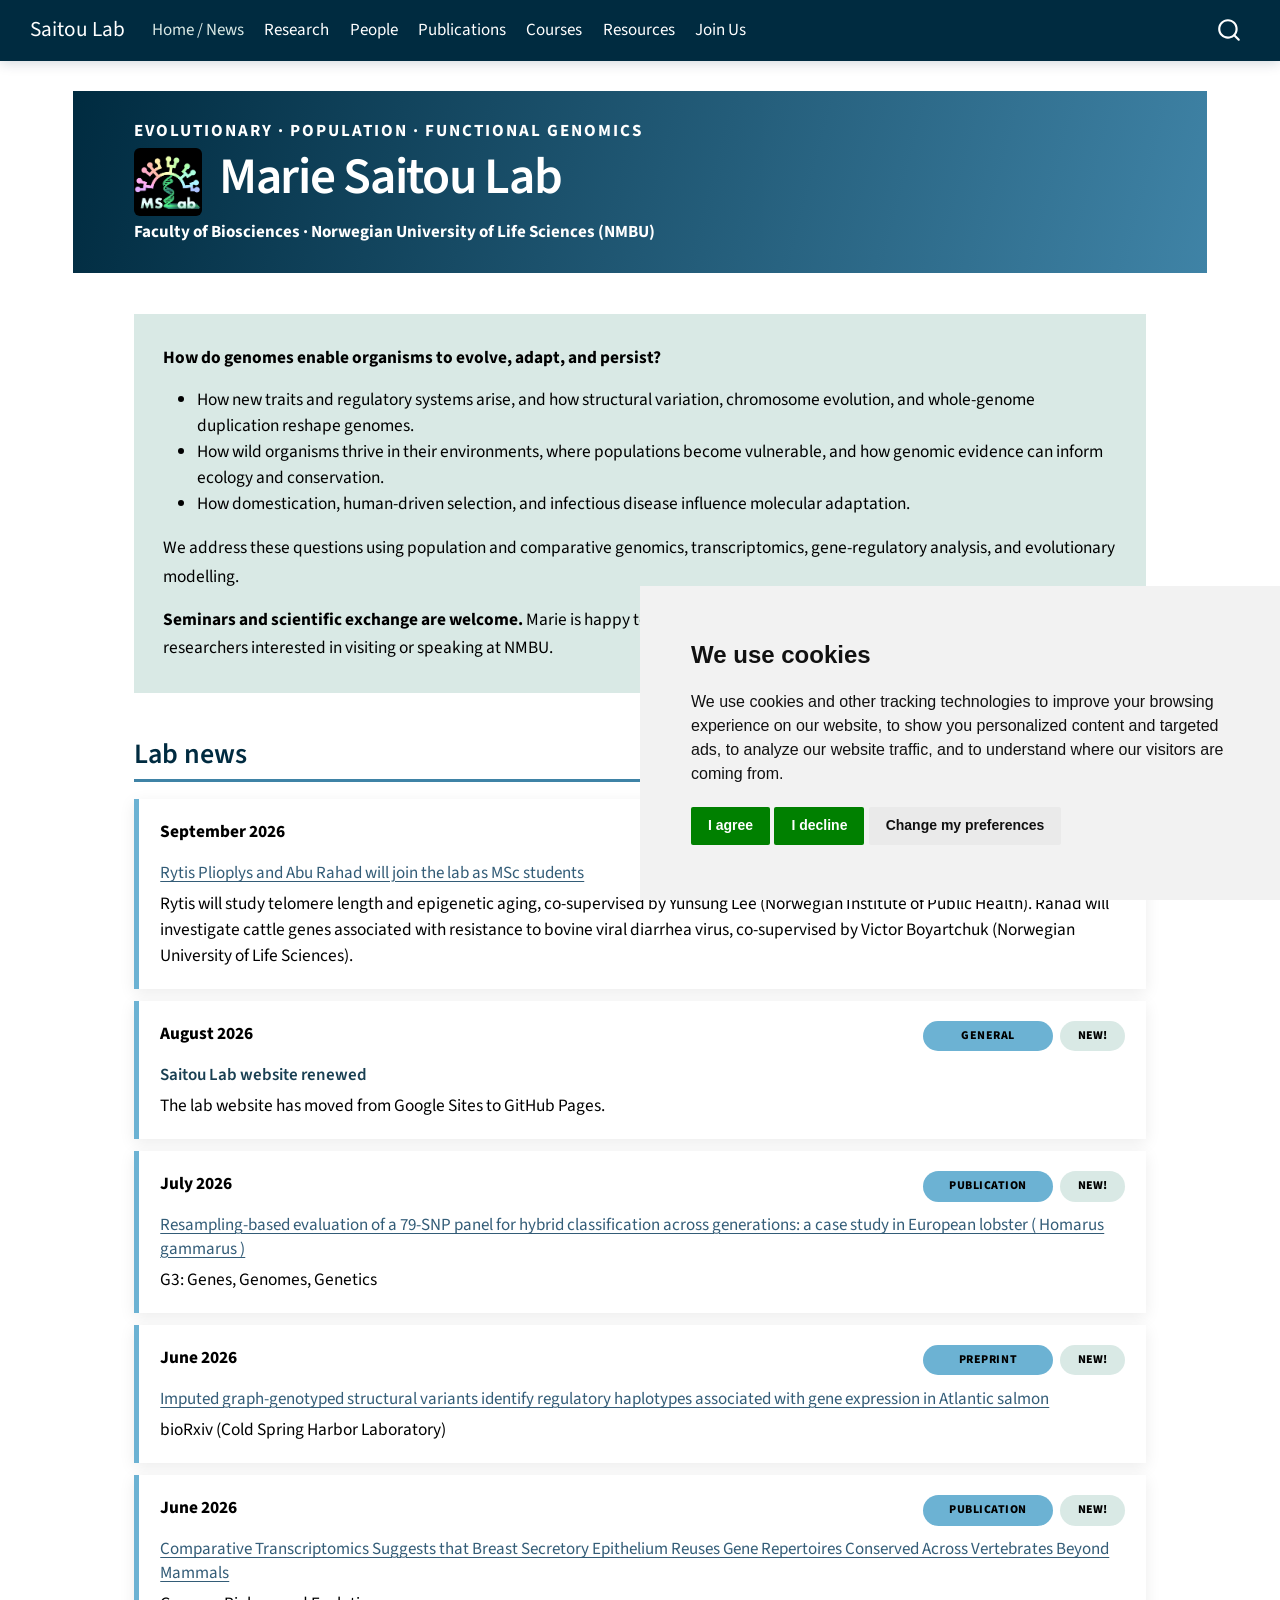
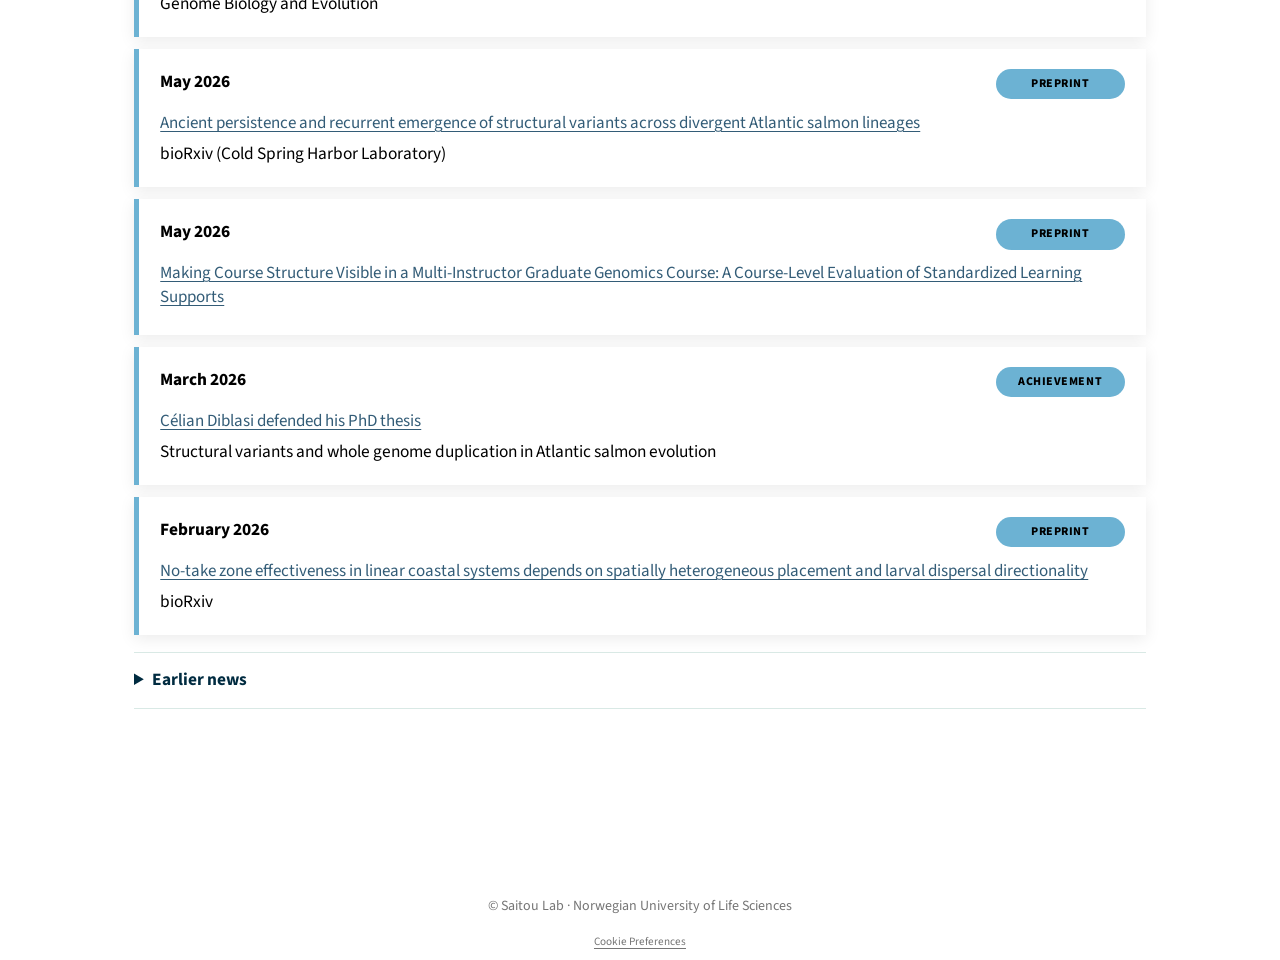
==== commit fe07357d: "deploy: 38edbd971d58033981444353a1f561feb6962a19" ====
--- a/index.html
+++ b/index.html
@@ -236,7 +236,7 @@
 Saitou Lab website renewed
 </h3>
 <p>
-The lab website has been rebuilt with an automatically updated publication and preprint feed.
+The lab website has moved from Google Sites to GitHub Pages.
 </p>
 </div>
 </article>
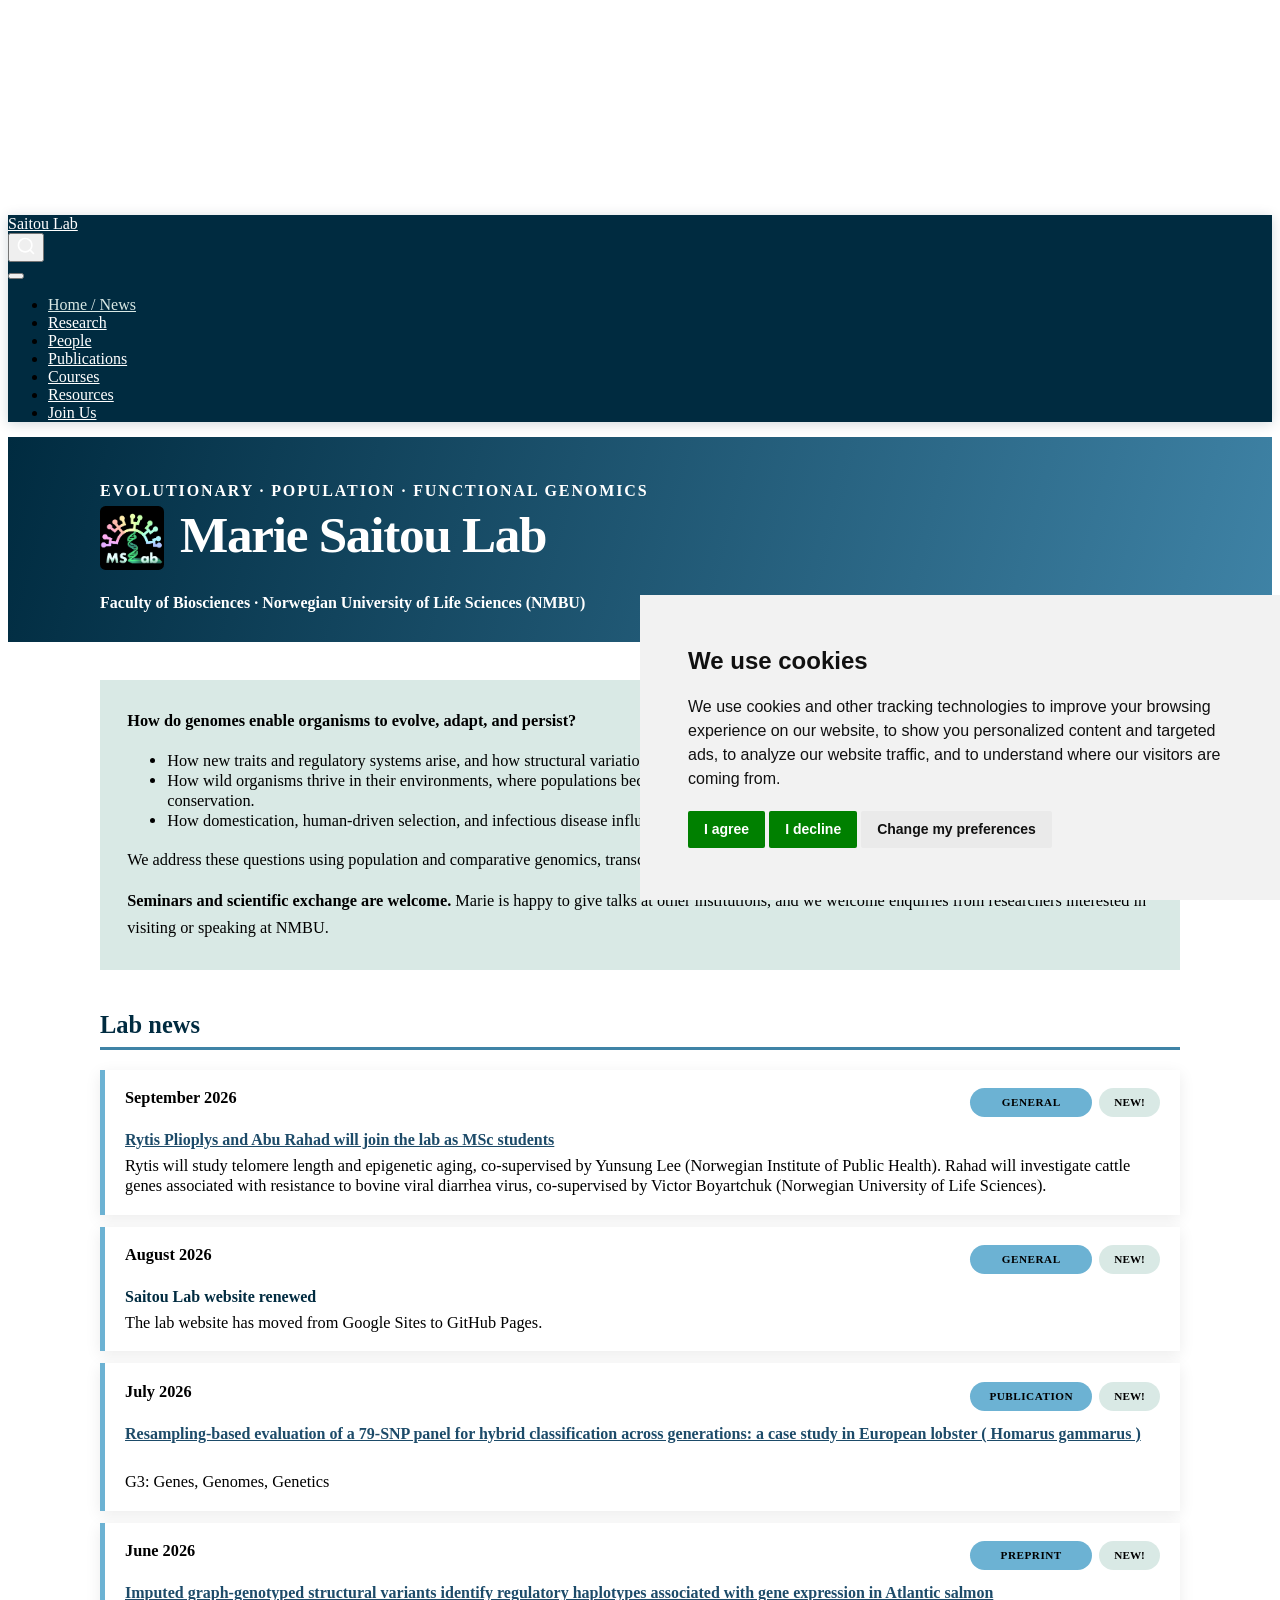
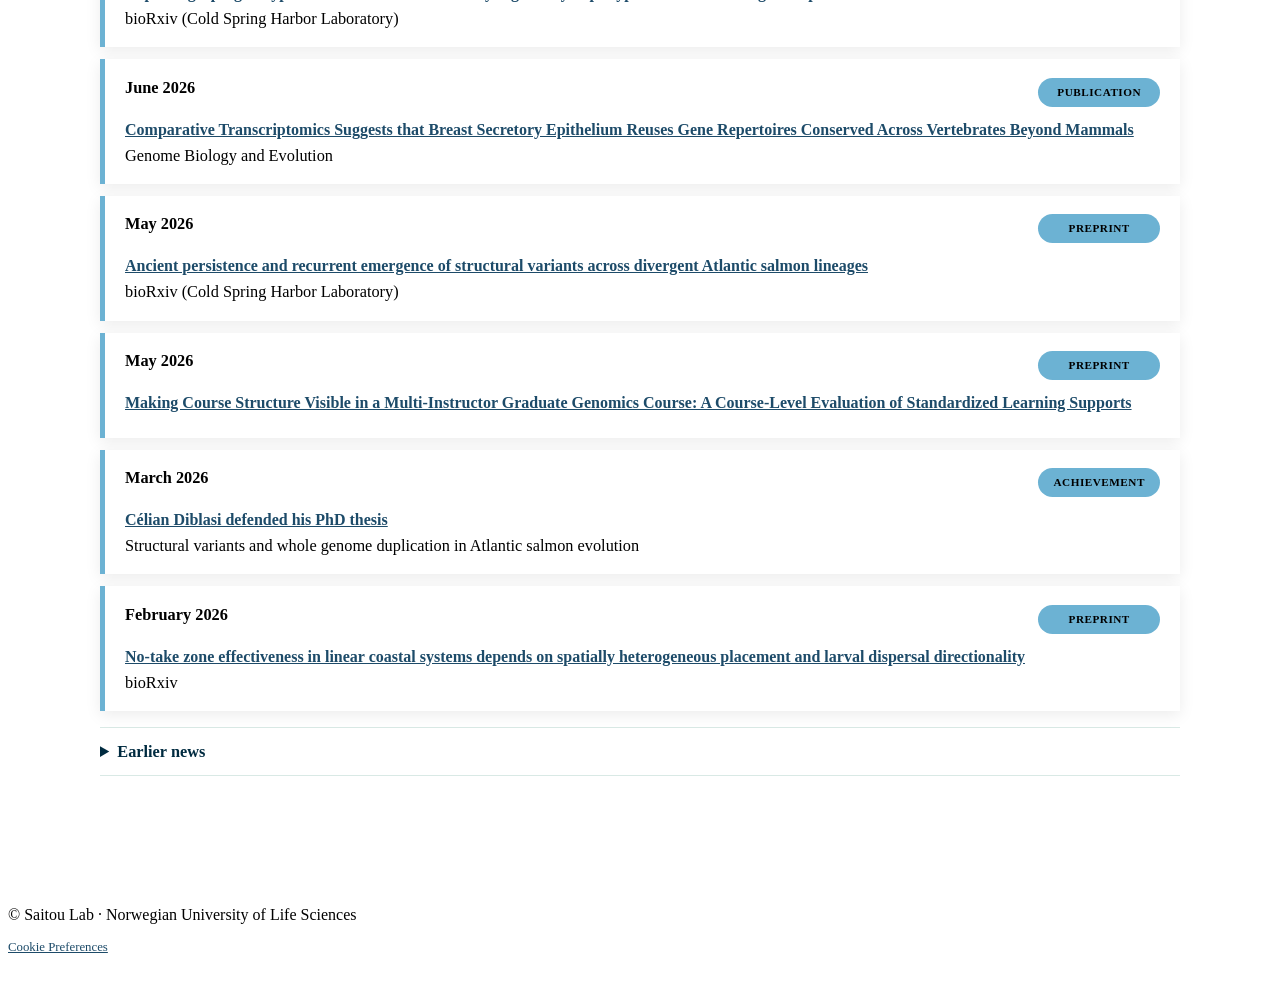
==== commit c3c0d1e7: "deploy: 795570e07cc79f50d65d7860b827a5eda21283cc" ====
--- a/index.html
+++ b/index.html
@@ -47,7 +47,7 @@
 <link href="site_libs/quarto-html/quarto-syntax-highlighting-64a204ab8560d761af7679ceaba22944.css" rel="stylesheet" id="quarto-text-highlighting-styles">
 <script src="site_libs/bootstrap/bootstrap.min.js"></script>
 <link href="site_libs/bootstrap/bootstrap-icons.css" rel="stylesheet">
-<link href="site_libs/bootstrap/bootstrap-e3adbaa939bcd423dddc8c8a834270b4.min.css" rel="stylesheet" append-hash="true" id="quarto-bootstrap" data-mode="light">
+<link href="site_libs/bootstrap/bootstrap-3e9b1289f5f353c49b617ce48ad2bc38.min.css" rel="stylesheet" append-hash="true" id="quarto-bootstrap" data-mode="light">
 <script id="quarto-search-options" type="application/json">{
   "location": "navbar",
   "copy-button": false,
@@ -266,9 +266,9 @@
 </p>
 </div>
 </article>
-<article class="news-row is-new">
-<div class="news-meta">
-<span class="news-year">June 2026</span><span class="news-tags"><span class="news-tag tag-publication">Publication</span><span class="news-new">New!</span></span>
+<article class="news-row">
+<div class="news-meta">
+<span class="news-year">June 2026</span><span class="news-tags"><span class="news-tag tag-publication">Publication</span></span>
 </div>
 <div class="news-body">
 <h3 class="anchored">
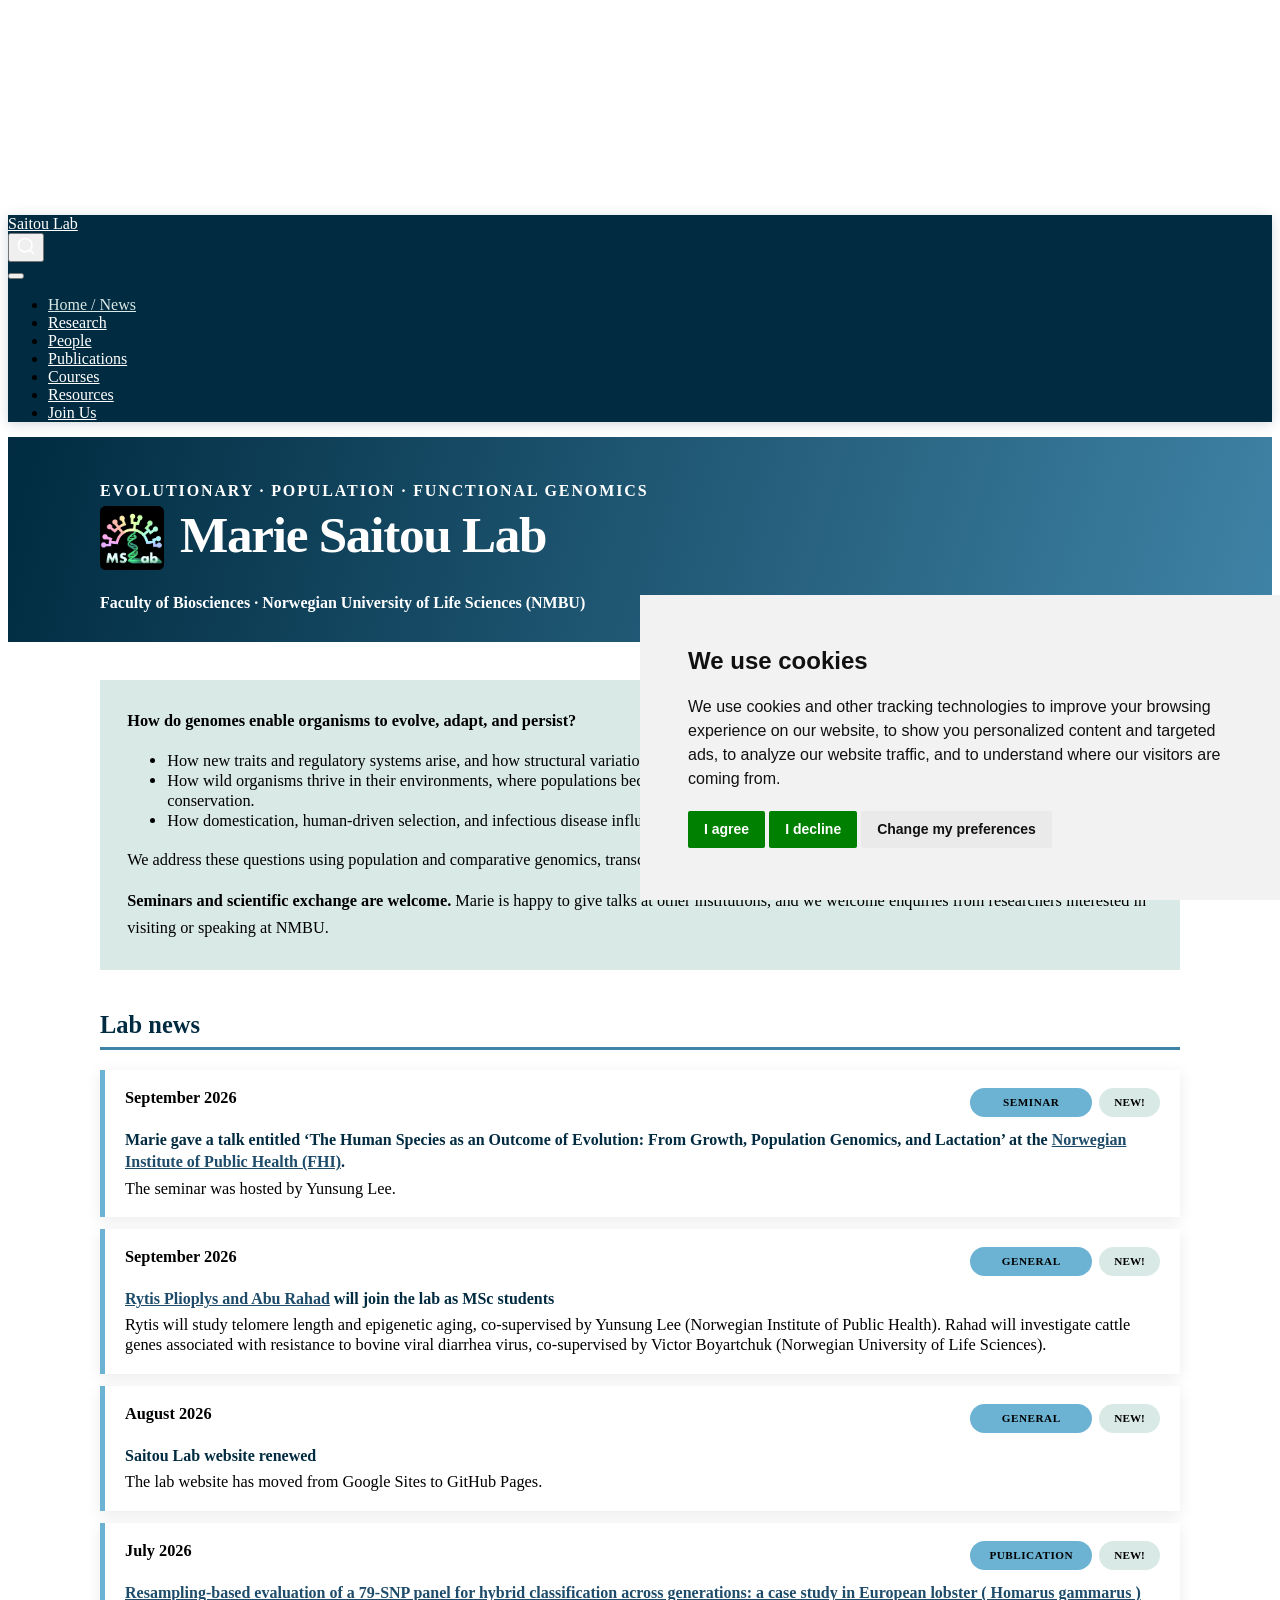
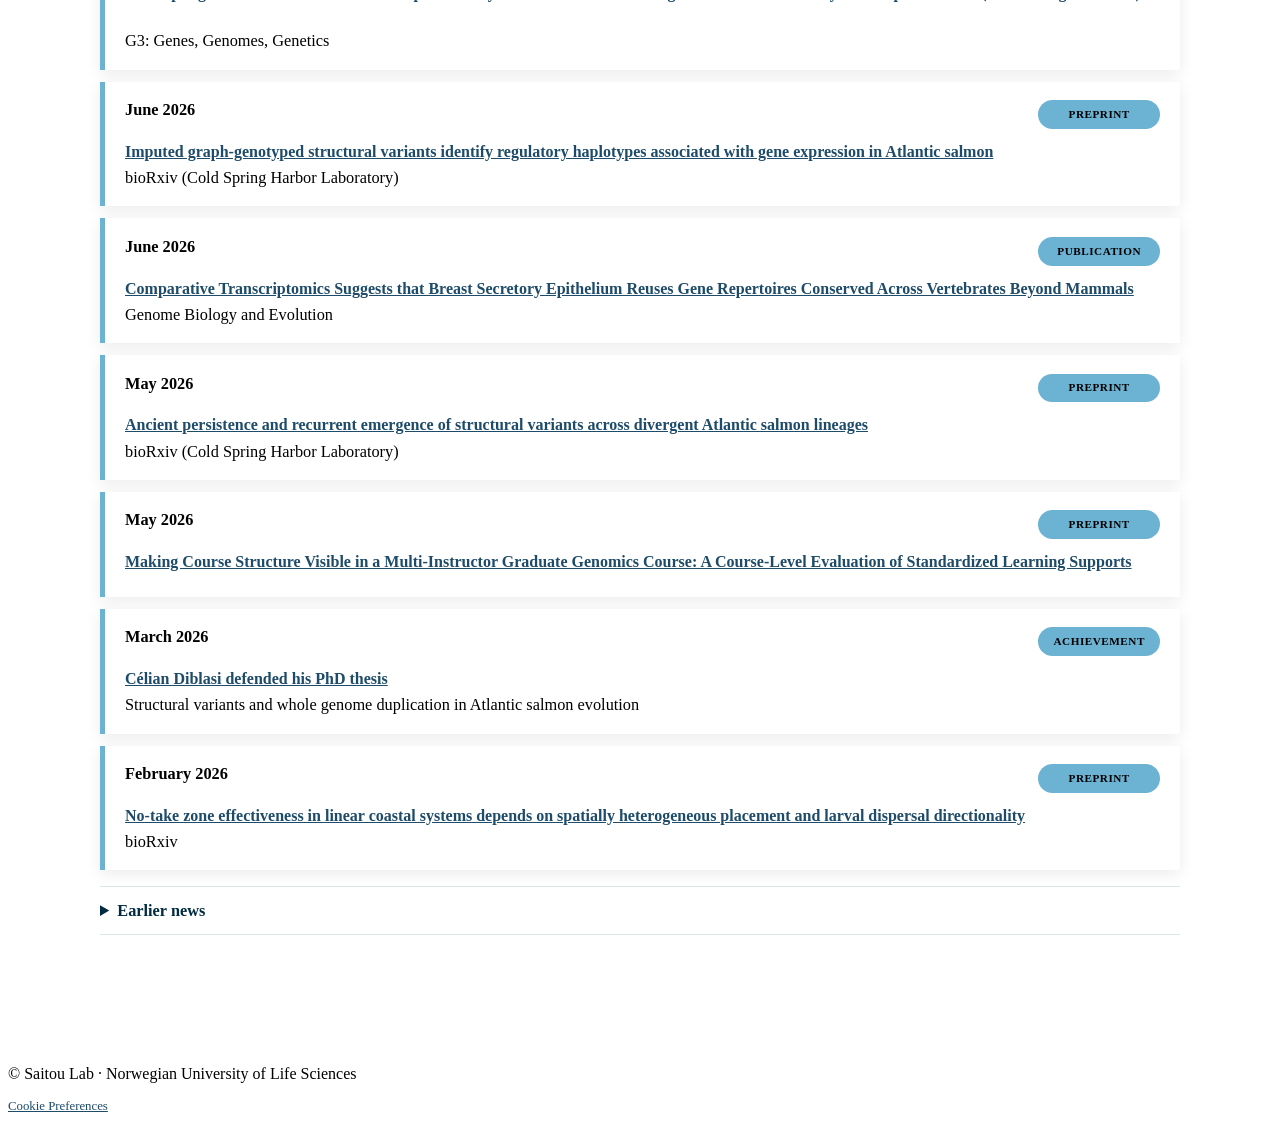
==== commit 86b13301: "deploy: eca5308acacc5267e036900fa53ef0b27bd13c6e" ====
--- a/index.html
+++ b/index.html
@@ -216,11 +216,24 @@
 <div class="news-stream">
 <article class="news-row is-new">
 <div class="news-meta">
+<span class="news-year">September 2026</span><span class="news-tags"><span class="news-tag tag-seminar">Seminar</span><span class="news-new">New!</span></span>
+</div>
+<div class="news-body">
+<h3 class="anchored">
+Marie gave a talk entitled ‘The Human Species as an Outcome of Evolution: From Growth, Population Genomics, and Lactation’ at the <a href="https://www.fhi.no/">Norwegian Institute of Public Health (FHI)</a>.
+</h3>
+<p>
+The seminar was hosted by Yunsung Lee.
+</p>
+</div>
+</article>
+<article class="news-row is-new">
+<div class="news-meta">
 <span class="news-year">September 2026</span><span class="news-tags"><span class="news-tag tag-general">General</span><span class="news-new">New!</span></span>
 </div>
 <div class="news-body">
 <h3 class="anchored">
-<a href="people.html">Rytis Plioplys and Abu Rahad will join the lab as MSc students</a>
+<a href="people.html#msc-students">Rytis Plioplys and Abu Rahad</a> will join the lab as MSc students
 </h3>
 <p>
 Rytis will study telomere length and epigenetic aging, co-supervised by Yunsung Lee (Norwegian Institute of Public Health). Rahad will investigate cattle genes associated with resistance to bovine viral diarrhea virus, co-supervised by Victor Boyartchuk (Norwegian University of Life Sciences).
@@ -253,9 +266,9 @@
 </p>
 </div>
 </article>
-<article class="news-row is-new">
-<div class="news-meta">
-<span class="news-year">June 2026</span><span class="news-tags"><span class="news-tag tag-preprint">Preprint</span><span class="news-new">New!</span></span>
+<article class="news-row">
+<div class="news-meta">
+<span class="news-year">June 2026</span><span class="news-tags"><span class="news-tag tag-preprint">Preprint</span></span>
 </div>
 <div class="news-body">
 <h3 class="anchored">
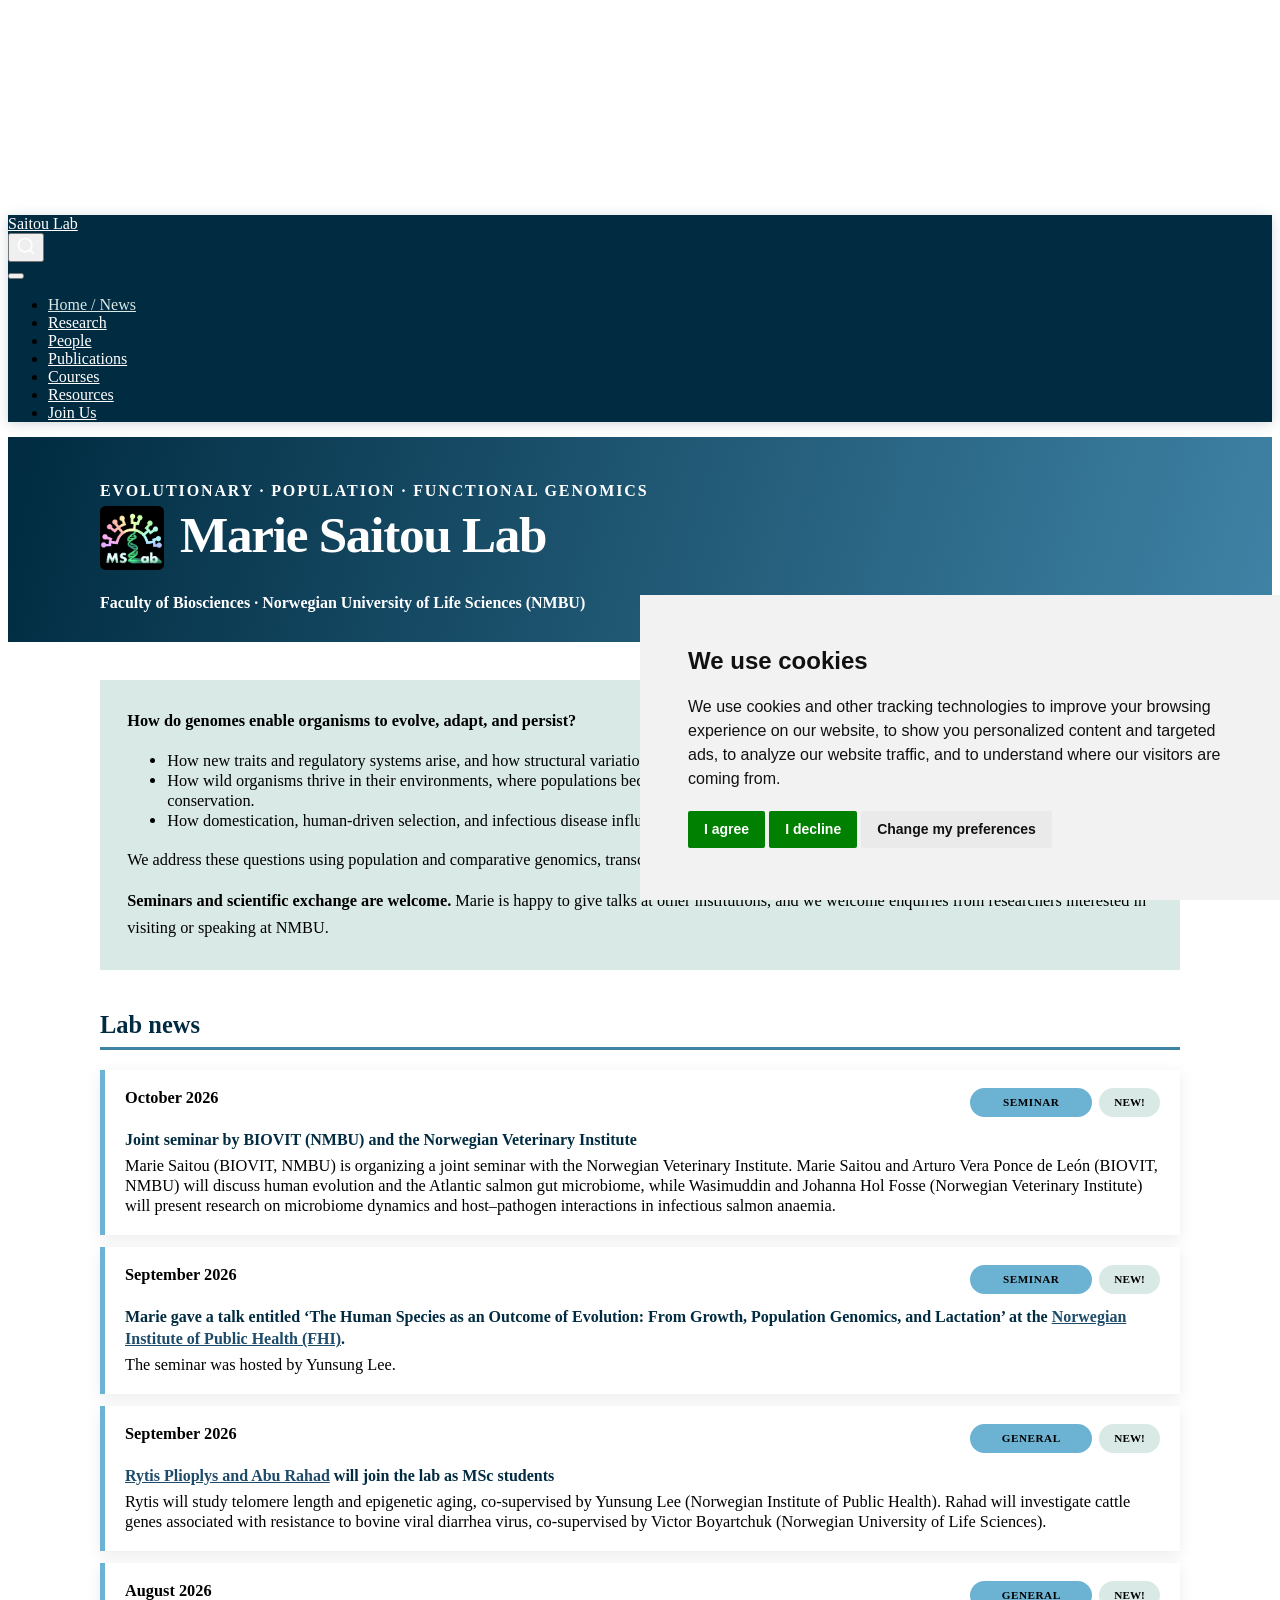
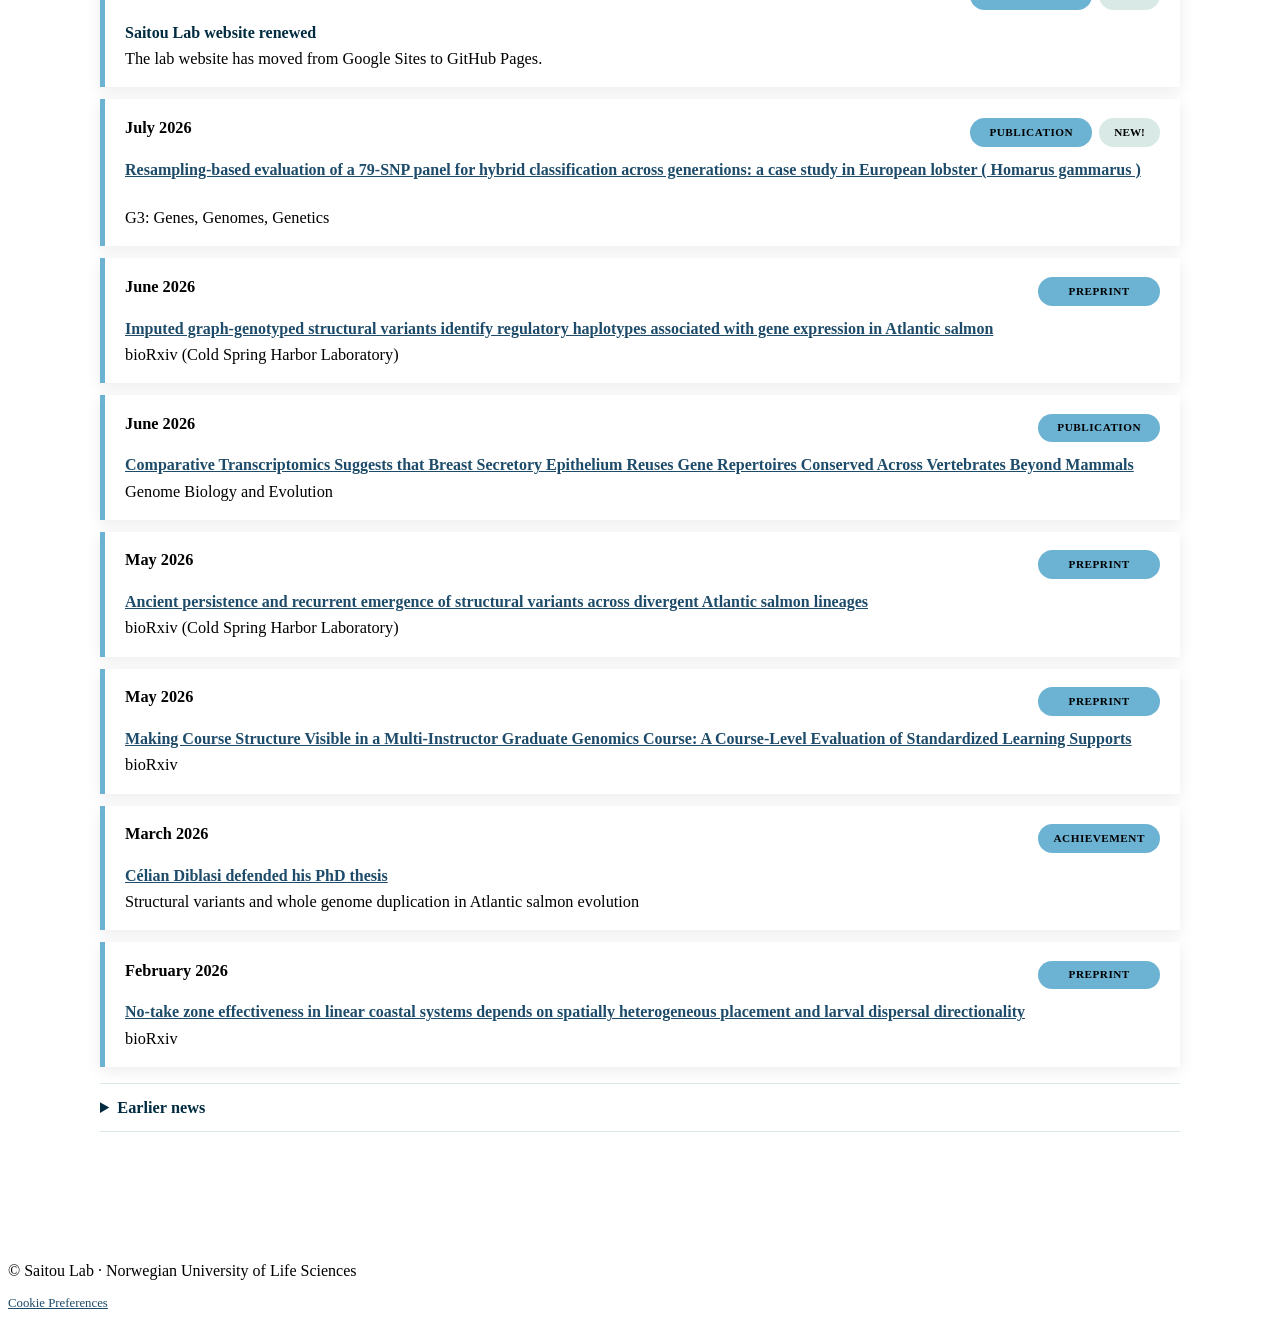
==== commit 01f444ae: "deploy: 30a6ee84ec5c7761a944978c10ecd01ac80c6a8e" ====
--- a/index.html
+++ b/index.html
@@ -47,7 +47,7 @@
 <link href="site_libs/quarto-html/quarto-syntax-highlighting-64a204ab8560d761af7679ceaba22944.css" rel="stylesheet" id="quarto-text-highlighting-styles">
 <script src="site_libs/bootstrap/bootstrap.min.js"></script>
 <link href="site_libs/bootstrap/bootstrap-icons.css" rel="stylesheet">
-<link href="site_libs/bootstrap/bootstrap-3e9b1289f5f353c49b617ce48ad2bc38.min.css" rel="stylesheet" append-hash="true" id="quarto-bootstrap" data-mode="light">
+<link href="site_libs/bootstrap/bootstrap-55617497126496852ff9f5a59253c640.min.css" rel="stylesheet" append-hash="true" id="quarto-bootstrap" data-mode="light">
 <script id="quarto-search-options" type="application/json">{
   "location": "navbar",
   "copy-button": false,
@@ -216,6 +216,19 @@
 <div class="news-stream">
 <article class="news-row is-new">
 <div class="news-meta">
+<span class="news-year">October 2026</span><span class="news-tags"><span class="news-tag tag-seminar">Seminar</span><span class="news-new">New!</span></span>
+</div>
+<div class="news-body">
+<h3 class="anchored">
+Joint seminar by BIOVIT (NMBU) and the Norwegian Veterinary Institute
+</h3>
+<p>
+Marie Saitou (BIOVIT, NMBU) is organizing a joint seminar with the Norwegian Veterinary Institute. Marie Saitou and Arturo Vera Ponce de León (BIOVIT, NMBU) will discuss human evolution and the Atlantic salmon gut microbiome, while Wasimuddin and Johanna Hol Fosse (Norwegian Veterinary Institute) will present research on microbiome dynamics and host–pathogen interactions in infectious salmon anaemia.
+</p>
+</div>
+</article>
+<article class="news-row is-new">
+<div class="news-meta">
 <span class="news-year">September 2026</span><span class="news-tags"><span class="news-tag tag-seminar">Seminar</span><span class="news-new">New!</span></span>
 </div>
 <div class="news-body">
@@ -311,8 +324,11 @@
 </div>
 <div class="news-body">
 <h3 class="anchored">
-<a href="http://dx.doi.org/10.64898/2026.05.06.723173">Making Course Structure Visible in a Multi-Instructor Graduate Genomics Course: A Course-Level Evaluation of Standardized Learning Supports</a>
-</h3>
+<a href="https://doi.org/10.64898/2026.05.06.723173">Making Course Structure Visible in a Multi-Instructor Graduate Genomics Course: A Course-Level Evaluation of Standardized Learning Supports</a>
+</h3>
+<p>
+bioRxiv
+</p>
 </div>
 </article>
 <article class="news-row">
@@ -470,7 +486,7 @@
 </div>
 <div class="news-body">
 <h3 class="anchored">
-<a href="https://doi.org/10.1101/2025.04.15.648526">Metatranscriptomic Insights into Microbial Dynamics Prior to Disease Onset in Atlantic Salmon Aquaculture</a>
+<a href="https://doi.org/10.1101/2025.04.15.648526">Evaluating microbial signals in poly(A)-selected Atlantic salmon RNA-seq data using reference-based taxonomic and compositional analyses</a>
 </h3>
 <p>
 bioRxiv
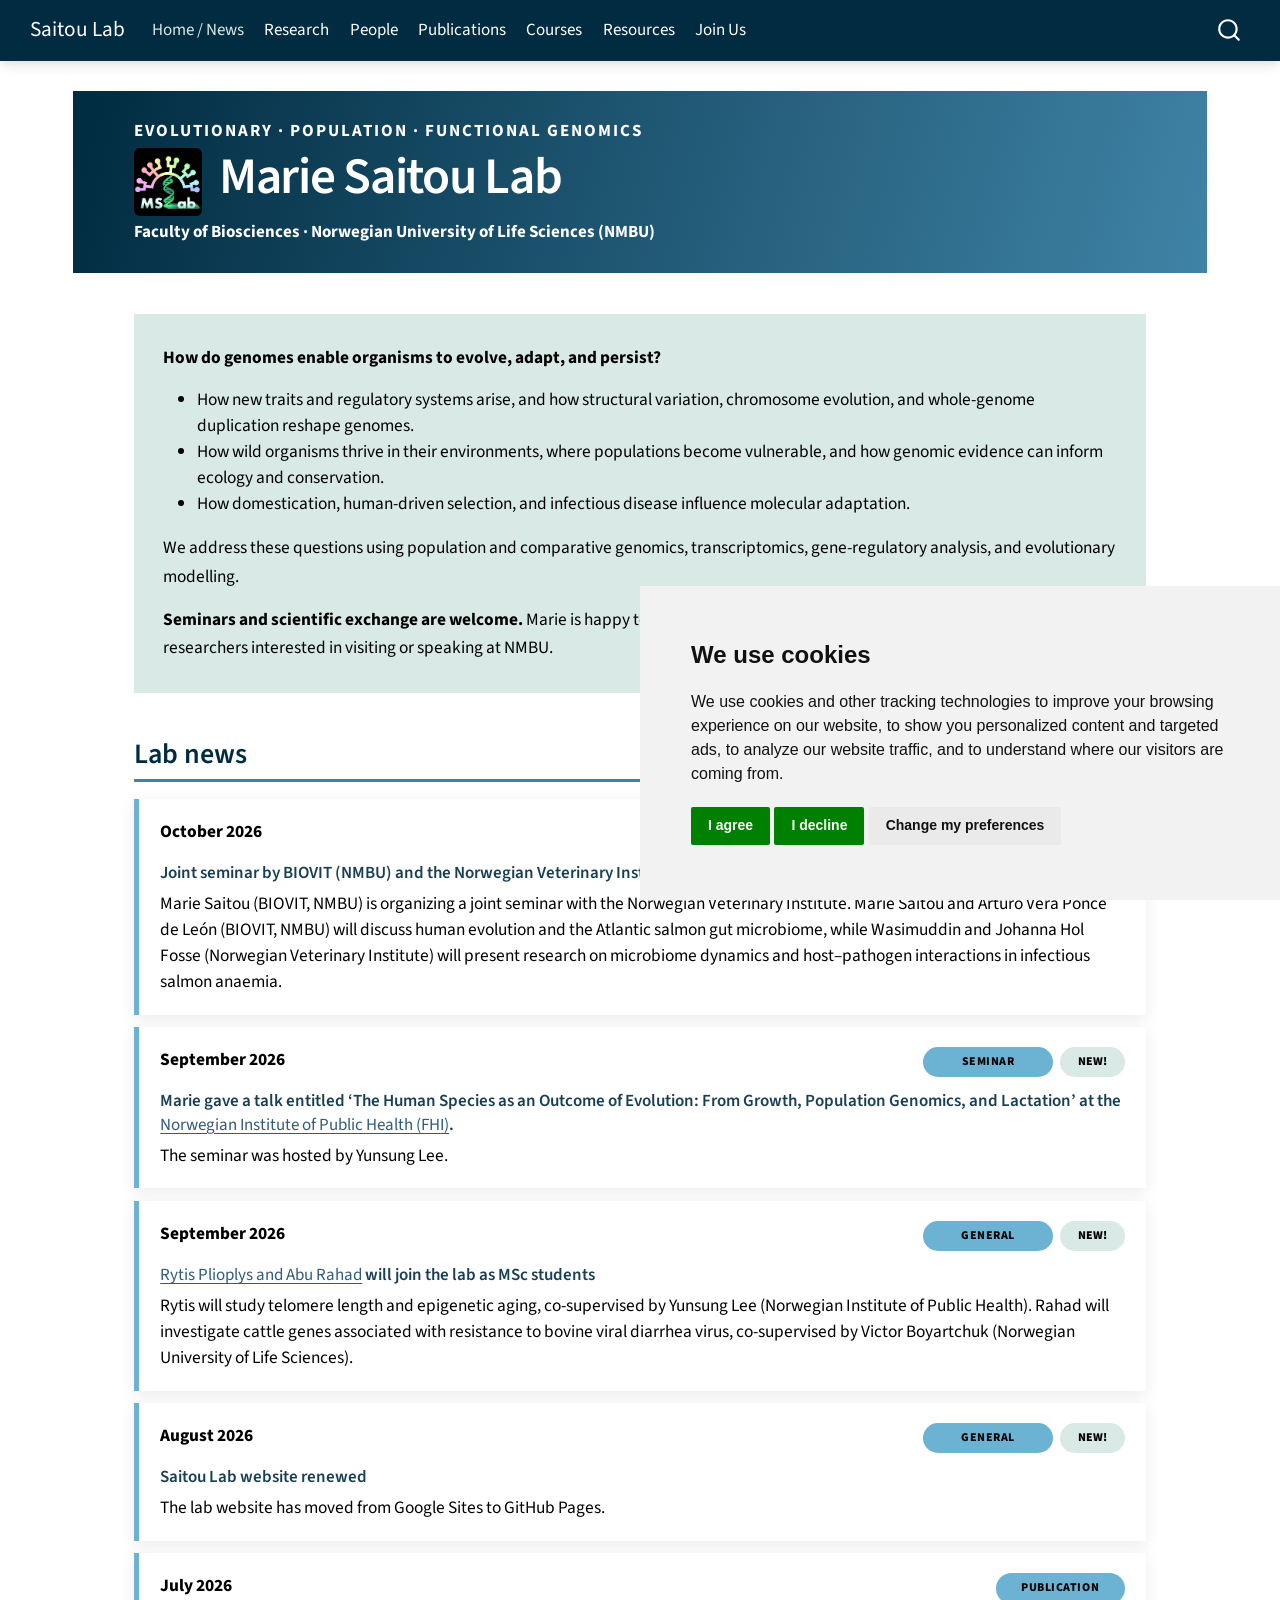
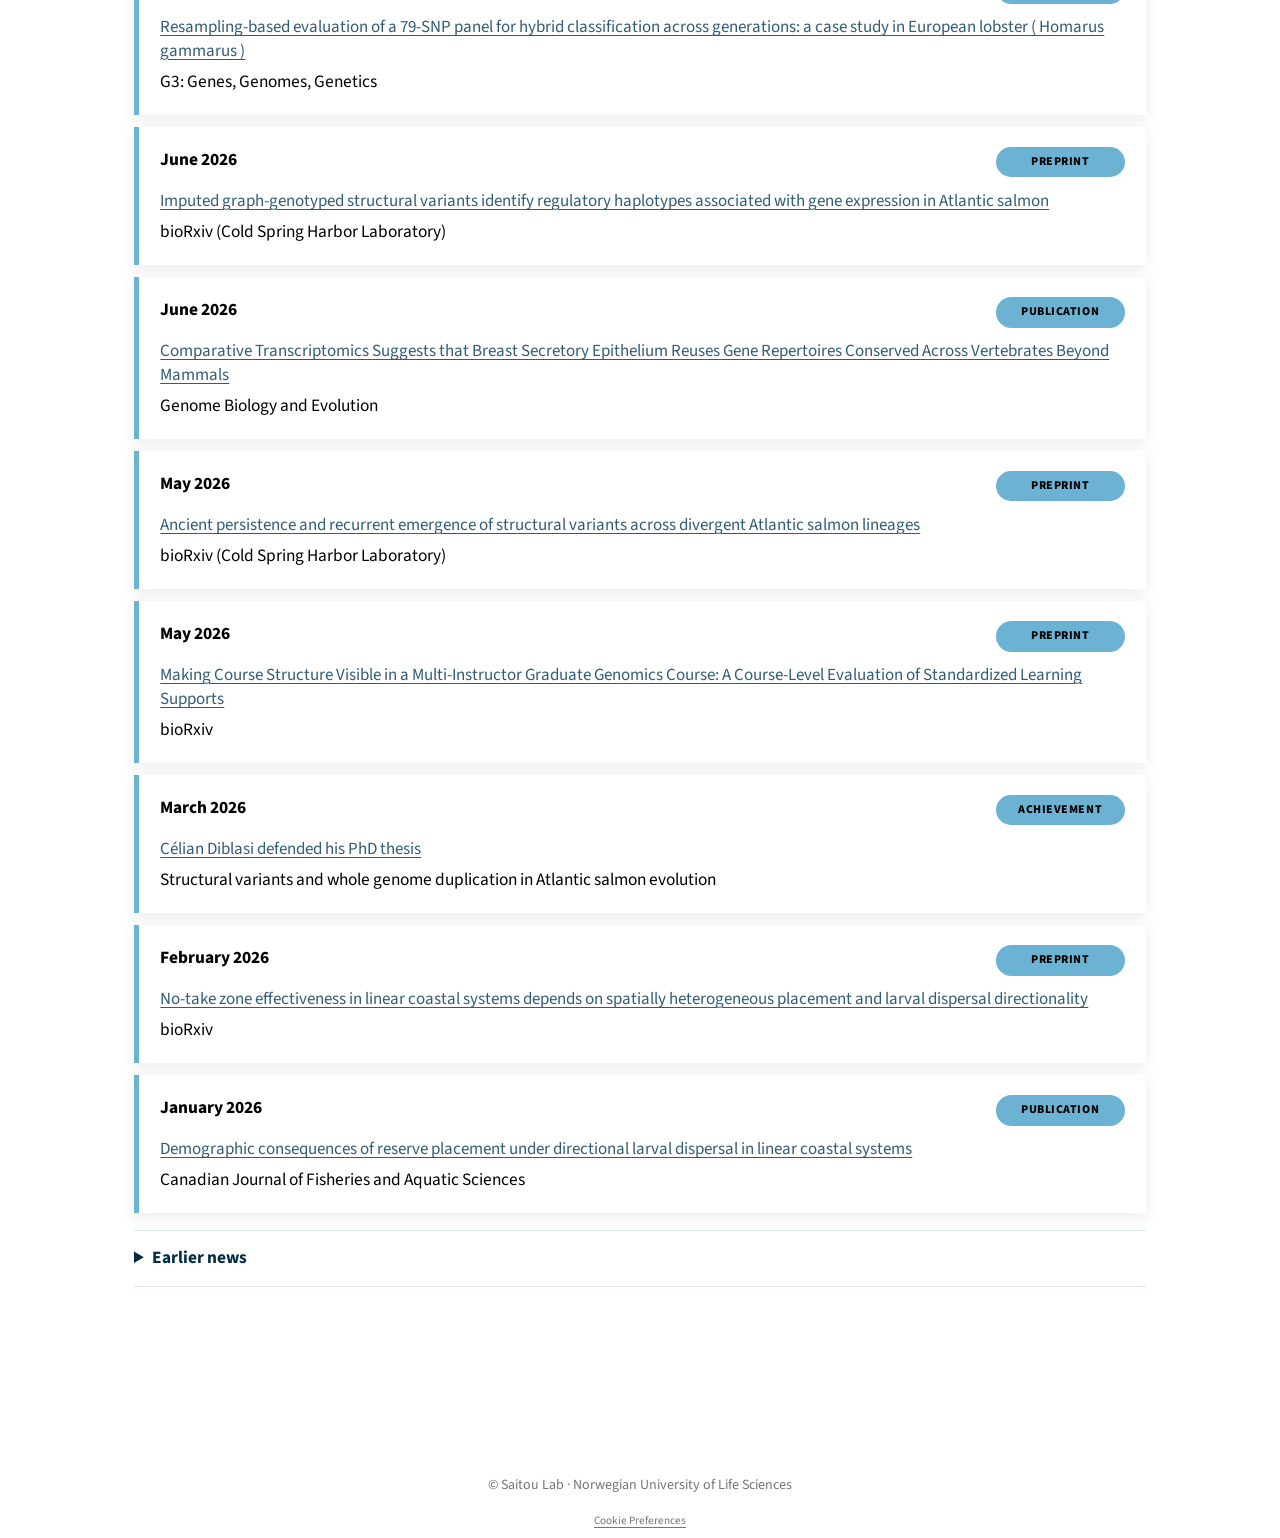
==== commit 869fcccd: "deploy: c37ab83eefa2d5c2cc6674015575034ddc975a4b" ====
--- a/index.html
+++ b/index.html
@@ -2,7 +2,7 @@
 <html xmlns="http://www.w3.org/1999/xhtml" lang="en" xml:lang="en"><head>
 
 <meta charset="utf-8">
-<meta name="generator" content="quarto-1.10.18">
+<meta name="generator" content="quarto-1.11.9">
 
 <meta name="viewport" content="width=device-width, initial-scale=1.0, user-scalable=yes">
 
@@ -40,14 +40,15 @@
 <link href="site_libs/cookie-consent/cookie-consent.css" rel="stylesheet">
 <script src="site_libs/quarto-html/quarto.js" type="module"></script>
 <script src="site_libs/quarto-html/tabsets/tabsets.js" type="module"></script>
+<script src="site_libs/quarto-html/scrollable-regions/scrollable-regions.js" type="module"></script>
 <script src="site_libs/quarto-html/popper.min.js"></script>
 <script src="site_libs/quarto-html/tippy.umd.min.js"></script>
 <script src="site_libs/quarto-html/anchor.min.js"></script>
 <link href="site_libs/quarto-html/tippy.css" rel="stylesheet">
-<link href="site_libs/quarto-html/quarto-syntax-highlighting-64a204ab8560d761af7679ceaba22944.css" rel="stylesheet" id="quarto-text-highlighting-styles">
+<link href="site_libs/quarto-html/quarto-syntax-highlighting-63b5708e65d6cd79cd7618c58d0c21e7.css" rel="stylesheet" id="quarto-text-highlighting-styles">
 <script src="site_libs/bootstrap/bootstrap.min.js"></script>
 <link href="site_libs/bootstrap/bootstrap-icons.css" rel="stylesheet">
-<link href="site_libs/bootstrap/bootstrap-55617497126496852ff9f5a59253c640.min.css" rel="stylesheet" append-hash="true" id="quarto-bootstrap" data-mode="light">
+<link href="site_libs/bootstrap/bootstrap-8d3ad9c781c51ccd60b292c95058b2c2.min.css" rel="stylesheet" append-hash="true" id="quarto-bootstrap" data-mode="light">
 <script id="quarto-search-options" type="application/json">{
   "location": "navbar",
   "copy-button": false,
@@ -107,19 +108,18 @@
 <link rel="stylesheet" href="styles.css">
 </head>
 
-<body class="nav-fixed home-page quarto-light">
+<body class="nav-fixed home-page quarto-light"><a id="quarto-skip-link" class="visually-hidden-focusable" href="#quarto-document-content">Skip to main content</a>
 
 <div id="quarto-search-results"></div>
   <header id="quarto-header" class="headroom fixed-top">
-    <nav class="navbar navbar-expand-lg " data-bs-theme="dark">
+    <nav class="navbar navbar-expand-lg " data-bs-theme="dark" aria-label="Site">
       <div class="navbar-container container-fluid">
       <div class="navbar-brand-container mx-auto">
     <a class="navbar-brand" href="./index.html">
     <span class="navbar-title">Saitou Lab</span>
     </a>
   </div>
-            <div id="quarto-search" class="" title="Search"></div>
-          <button class="navbar-toggler" type="button" data-bs-toggle="collapse" data-bs-target="#navbarCollapse" aria-controls="navbarCollapse" role="menu" aria-expanded="false" aria-label="Toggle navigation" onclick="if (window.quartoToggleHeadroom) { window.quartoToggleHeadroom(); }">
+          <button class="navbar-toggler" type="button" data-bs-toggle="collapse" data-bs-target="#navbarCollapse" aria-controls="navbarCollapse" aria-expanded="false" aria-label="Toggle navigation" onclick="if (window.quartoToggleHeadroom) { window.quartoToggleHeadroom(); }">
   <span class="navbar-toggler-icon"></span>
 </button>
           <div class="collapse navbar-collapse" id="navbarCollapse">
@@ -156,6 +156,7 @@
           </div> <!-- /navcollapse -->
             <div class="quarto-navbar-tools">
 </div>
+            <div id="quarto-search" class="" title="Search"></div>
       </div> <!-- /container-fluid -->
     </nav>
 </header>
@@ -165,7 +166,7 @@
 <!-- margin-sidebar -->
     
 <!-- main -->
-<main class="content column-page" id="quarto-document-content">
+<main class="content column-page" id="quarto-document-content" tabindex="-1">
 
 <header id="title-block-header" class="quarto-title-block default">
 <div class="quarto-title">
@@ -266,9 +267,9 @@
 </p>
 </div>
 </article>
-<article class="news-row is-new">
-<div class="news-meta">
-<span class="news-year">July 2026</span><span class="news-tags"><span class="news-tag tag-publication">Publication</span><span class="news-new">New!</span></span>
+<article class="news-row">
+<div class="news-meta">
+<span class="news-year">July 2026</span><span class="news-tags"><span class="news-tag tag-publication">Publication</span></span>
 </div>
 <div class="news-body">
 <h3 class="anchored">
@@ -354,6 +355,19 @@
 </h3>
 <p>
 bioRxiv
+</p>
+</div>
+</article>
+<article class="news-row">
+<div class="news-meta">
+<span class="news-year">January 2026</span><span class="news-tags"><span class="news-tag tag-publication">Publication</span></span>
+</div>
+<div class="news-body">
+<h3 class="anchored">
+<a href="https://doi.org/10.1139/cjfas-2026-0100">Demographic consequences of reserve placement under directional larval dispersal in linear coastal systems</a>
+</h3>
+<p>
+Canadian Journal of Fisheries and Aquatic Sciences
 </p>
 </div>
 </article>
@@ -588,11 +602,30 @@
       var localhostRegex = new RegExp(/^(?:http|https):\/\/localhost\:?[0-9]*\//);
       var mailtoRegex = new RegExp(/^mailto:/);
         var filterRegex = new RegExp('/' + window.location.host + '/');
+      const newWindowLabel = "(opens in a new tab)";
+      const newWindowNoteId = "quarto-ext-newwindow-label";
+      // Links reference one hidden label through aria-describedby, so the
+      // announcement never changes their accessible name.
+      var describeNewWindow = (link) => {
+        if (!window.document.getElementById(newWindowNoteId)) {
+          var newWindowNote = window.document.createElement("span");
+          newWindowNote.id = newWindowNoteId;
+          newWindowNote.hidden = true;
+          newWindowNote.textContent = newWindowLabel;
+          window.document.body.appendChild(newWindowNote);
+        }
+        var describedBy = (link.getAttribute("aria-describedby") || "").split(/\s+/).filter(Boolean);
+        if (!describedBy.includes(newWindowNoteId)) {
+          describedBy.push(newWindowNoteId);
+          link.setAttribute("aria-describedby", describedBy.join(" "));
+        }
+      }
       var isInternal = (href) => {
           return filterRegex.test(href) || localhostRegex.test(href) || mailtoRegex.test(href);
       }
       // Inspect non-navigation links and adorn them if external
-     var links = window.document.querySelectorAll('a[href]:not(.nav-link):not(.navbar-brand):not(.toc-action):not(.sidebar-link):not(.sidebar-item-toggle):not(.pagination-link):not(.no-external):not([aria-hidden]):not(.dropdown-item):not(.quarto-navigation-tool):not(.about-link)');
+      window.quartoDecorateExternalLinks = function (root) {
+     var links = (root || window.document).querySelectorAll('a[href]:not(.nav-link):not(.navbar-brand):not(.toc-action):not(.sidebar-link):not(.sidebar-item-toggle):not(.pagination-link):not(.no-external):not([aria-hidden]):not(.dropdown-item):not(.quarto-navigation-tool):not(.about-link)');
       for (var i=0; i<links.length; i++) {
         const link = links[i];
         if (!isInternal(link.href)) {
@@ -606,8 +639,70 @@
             if (link.getAttribute("rel") === null) {
               link.setAttribute("rel", "noopener");
             }
-        }
-      }
+            describeNewWindow(link);
+          if (!link.classList.contains('no-external-icon')) {
+          }
+        }
+      }
+      };
+      window.quartoDecorateExternalLinks(window.document);
+    // Esc closes the popup (WCAG 1.4.13) and focus leaving both trigger and
+    // popup closes it (WCAG 2.4.11); tippy handles neither for interactive popups.
+    const hideOnEscAndFocusOut = {
+      name: 'hideOnEscAndFocusOut',
+      defaultValue: true,
+      fn(instance) {
+        const dismiss = () => {
+          // A show scheduled by the trigger delay would otherwise reopen it
+          instance.clearDelayTimeouts();
+          instance.hide();
+        };
+        const onKeyDown = (event) => {
+          if (event.key !== 'Escape') {
+            return;
+          }
+          // Keep Esc from also reaching page handlers (e.g. reveal.js overview),
+          // except an open reveal.js slide menu, which Esc should close too.
+          // The menu handles keys only when its keyboard option is on.
+          const menuHandlesEsc = window.Reveal?.getPlugin?.('menu')?.isOpen() &&
+            window.Reveal.getConfig().menu?.keyboard !== false;
+          if (!menuHandlesEsc) {
+            event.stopPropagation();
+          }
+          if (instance.popper.contains(window.document.activeElement)) {
+            // Disabled while refocusing so the focus trigger does not reopen it
+            instance.disable();
+            instance.reference.focus();
+            instance.enable();
+          }
+          dismiss();
+        };
+        const onFocusOut = (event) => {
+          const target = event.relatedTarget;
+          if (target && !instance.reference.contains(target) &&
+              !instance.popper.contains(target)) {
+            dismiss();
+          }
+        };
+        // On the trigger too: a click trigger (code-annotations: select) has no
+        // blur handling. Attached for the instance's lifetime so leaving the
+        // trigger also cancels a show still pending on the trigger delay.
+        instance.reference.addEventListener('focusout', onFocusOut);
+        return {
+          onShow() {
+            window.document.addEventListener('keydown', onKeyDown, true);
+            instance.popper.addEventListener('focusout', onFocusOut);
+          },
+          onHide() {
+            window.document.removeEventListener('keydown', onKeyDown, true);
+            instance.popper.removeEventListener('focusout', onFocusOut);
+          },
+          onDestroy() {
+            instance.reference.removeEventListener('focusout', onFocusOut);
+          },
+        };
+      },
+    };
     function tippyHover(el, contentFn, onTriggerFn, onUntriggerFn) {
       const config = {
         allowHTML: true,
@@ -621,6 +716,7 @@
         interactiveBorder: 10,
         theme: 'quarto',
         placement: 'bottom-start',
+        plugins: [hideOnEscAndFocusOut],
       };
       if (contentFn) {
         config.content = contentFn;
@@ -783,44 +879,54 @@
           const lineIds = lines.map((line) => {
             return targetCell + "-" + line;
           })
-          let top = null;
-          let height = null;
-          let parent = null;
+          // Each band is positioned against its own containing block, which is
+          // not the offsetParent of the lines, so place it from client rects.
+          const placeBand = (band, firstEl, lastEl, codeBlock) => {
+            const container = band.offsetParent;
+            if (container === null) {
+              return;
+            }
+            const containerRect = container.getBoundingClientRect();
+            // Reveal.js scales slides with a transform, so convert client
+            // pixels back to the CSS pixels of the container.
+            const scale = containerRect.height / container.offsetHeight || 1;
+            const firstRect = firstEl.getBoundingClientRect();
+            const lastRect = lastEl.getBoundingClientRect();
+            const top = (firstRect.top - containerRect.top) / scale - container.clientTop + container.scrollTop;
+            const height = (lastRect.bottom - firstRect.top) / scale;
+            band.style.top = top - 2 + "px";
+            band.style.height = height + 4 + "px";
+            if (codeBlock) {
+              // Without the copy button wrapper, the containing block is wider
+              // than the code block, so span the code block explicitly.
+              const blockRect = codeBlock.getBoundingClientRect();
+              band.style.left = (blockRect.left - containerRect.left) / scale - container.clientLeft + container.scrollLeft + "px";
+              band.style.width = blockRect.width / scale + "px";
+            }
+          };
           if (lineIds.length > 0) {
-              //compute the position of the single el (top and bottom and make a div)
-              const el = window.document.getElementById(lineIds[0]);
-              top = el.offsetTop;
-              height = el.offsetHeight;
-              parent = el.parentElement.parentElement;
-            if (lineIds.length > 1) {
-              const lastEl = window.document.getElementById(lineIds[lineIds.length - 1]);
-              const bottom = lastEl.offsetTop + lastEl.offsetHeight;
-              height = bottom - top;
+            const el = window.document.getElementById(lineIds[0]);
+            const lastEl = window.document.getElementById(lineIds[lineIds.length - 1]);
+            const parent = el.parentElement.parentElement;
+            // cook up a div (if necessary) and position it
+            let div = window.document.getElementById("code-annotation-line-highlight");
+            if (div === null) {
+              div = window.document.createElement("div");
+              div.setAttribute("id", "code-annotation-line-highlight");
+              div.style.position = 'absolute';
+              parent.appendChild(div);
             }
-            if (top !== null && height !== null && parent !== null) {
-              // cook up a div (if necessary) and position it 
-              let div = window.document.getElementById("code-annotation-line-highlight");
-              if (div === null) {
-                div = window.document.createElement("div");
-                div.setAttribute("id", "code-annotation-line-highlight");
-                div.style.position = 'absolute';
-                parent.appendChild(div);
-              }
-              div.style.top = top - 2 + "px";
-              div.style.height = height + 4 + "px";
-              div.style.left = 0;
-              let gutterDiv = window.document.getElementById("code-annotation-line-highlight-gutter");
-              if (gutterDiv === null) {
-                gutterDiv = window.document.createElement("div");
-                gutterDiv.setAttribute("id", "code-annotation-line-highlight-gutter");
-                gutterDiv.style.position = 'absolute';
-                const codeCell = window.document.getElementById(targetCell);
-                const gutter = codeCell.querySelector('.code-annotation-gutter');
-                gutter.appendChild(gutterDiv);
-              }
-              gutterDiv.style.top = top - 2 + "px";
-              gutterDiv.style.height = height + 4 + "px";
+            placeBand(div, el, lastEl, parent.closest("div.sourceCode") || parent);
+            let gutterDiv = window.document.getElementById("code-annotation-line-highlight-gutter");
+            if (gutterDiv === null) {
+              gutterDiv = window.document.createElement("div");
+              gutterDiv.setAttribute("id", "code-annotation-line-highlight-gutter");
+              gutterDiv.style.position = 'absolute';
+              const codeCell = window.document.getElementById(targetCell);
+              const gutter = codeCell.querySelector('.code-annotation-gutter');
+              gutter.appendChild(gutterDiv);
             }
+            placeBand(gutterDiv, el, lastEl);
             selectedAnnoteEl = annoteEl;
           }
         };
@@ -919,6 +1025,9 @@
     }
   });
   </script>
+  <script type="application/javascript">
+  window.quartoScrollableRegionsLabels = {"code":"Scrollable code","output":"Scrollable output"};
+  </script>
 </div> <!-- /content -->
 <footer class="footer">
   <div class="nav-footer">
--- a/site_libs/quarto-html/quarto-syntax-highlighting-63b5708e65d6cd79cd7618c58d0c21e7.css
+++ b/site_libs/quarto-html/quarto-syntax-highlighting-63b5708e65d6cd79cd7618c58d0c21e7.css
@@ -0,0 +1,236 @@
+/* quarto syntax highlight colors */
+:root {
+  --quarto-hl-ot-color: #003B4F;
+  --quarto-hl-at-color: #657422;
+  --quarto-hl-ss-color: #20794D;
+  --quarto-hl-an-color: #5E5E5E;
+  --quarto-hl-fu-color: #4758AB;
+  --quarto-hl-st-color: #20794D;
+  --quarto-hl-cf-color: #003B4F;
+  --quarto-hl-op-color: #5E5E5E;
+  --quarto-hl-er-color: #AD0000;
+  --quarto-hl-bn-color: #AD0000;
+  --quarto-hl-al-color: #AD0000;
+  --quarto-hl-va-color: #111111;
+  --quarto-hl-bu-color: inherit;
+  --quarto-hl-ex-color: inherit;
+  --quarto-hl-pp-color: #AD0000;
+  --quarto-hl-in-color: #5E5E5E;
+  --quarto-hl-vs-color: #20794D;
+  --quarto-hl-wa-color: #5E5E5E;
+  --quarto-hl-do-color: #5E5E5E;
+  --quarto-hl-im-color: #00769E;
+  --quarto-hl-ch-color: #20794D;
+  --quarto-hl-dt-color: #AD0000;
+  --quarto-hl-fl-color: #AD0000;
+  --quarto-hl-co-color: #5E5E5E;
+  --quarto-hl-cv-color: #5E5E5E;
+  --quarto-hl-cn-color: #8f5902;
+  --quarto-hl-sc-color: #5E5E5E;
+  --quarto-hl-dv-color: #AD0000;
+  --quarto-hl-kw-color: #003B4F;
+}
+
+/* other quarto variables */
+:root {
+  --quarto-font-monospace: SFMono-Regular, Menlo, Monaco, Consolas, "Liberation Mono", "Courier New", monospace;
+}
+
+/* syntax highlight based on Pandoc's rules */
+pre > code.sourceCode > span {
+  color: #003B4F;
+}
+
+code.sourceCode > span {
+  color: #003B4F;
+}
+
+div.sourceCode,
+div.sourceCode pre.sourceCode {
+  color: #003B4F;
+}
+
+/* Normal */
+code span {
+  color: #003B4F;
+}
+
+/* Alert */
+code span.al {
+  color: #AD0000;
+  font-style: inherit;
+}
+
+/* Annotation */
+code span.an {
+  color: #5E5E5E;
+  font-style: inherit;
+}
+
+/* Attribute */
+code span.at {
+  color: #657422;
+  font-style: inherit;
+}
+
+/* BaseN */
+code span.bn {
+  color: #AD0000;
+  font-style: inherit;
+}
+
+/* BuiltIn */
+code span.bu {
+  font-style: inherit;
+}
+
+/* ControlFlow */
+code span.cf {
+  color: #003B4F;
+  font-weight: bold;
+  font-style: inherit;
+}
+
+/* Char */
+code span.ch {
+  color: #20794D;
+  font-style: inherit;
+}
+
+/* Constant */
+code span.cn {
+  color: #8f5902;
+  font-style: inherit;
+}
+
+/* Comment */
+code span.co {
+  color: #5E5E5E;
+  font-style: inherit;
+}
+
+/* CommentVar */
+code span.cv {
+  color: #5E5E5E;
+  font-style: italic;
+}
+
+/* Documentation */
+code span.do {
+  color: #5E5E5E;
+  font-style: italic;
+}
+
+/* DataType */
+code span.dt {
+  color: #AD0000;
+  font-style: inherit;
+}
+
+/* DecVal */
+code span.dv {
+  color: #AD0000;
+  font-style: inherit;
+}
+
+/* Error */
+code span.er {
+  color: #AD0000;
+  font-style: inherit;
+}
+
+/* Extension */
+code span.ex {
+  font-style: inherit;
+}
+
+/* Float */
+code span.fl {
+  color: #AD0000;
+  font-style: inherit;
+}
+
+/* Function */
+code span.fu {
+  color: #4758AB;
+  font-style: inherit;
+}
+
+/* Import */
+code span.im {
+  color: #00769E;
+  font-style: inherit;
+}
+
+/* Information */
+code span.in {
+  color: #5E5E5E;
+  font-style: inherit;
+}
+
+/* Keyword */
+code span.kw {
+  color: #003B4F;
+  font-weight: bold;
+  font-style: inherit;
+}
+
+/* Operator */
+code span.op {
+  color: #5E5E5E;
+  font-style: inherit;
+}
+
+/* Other */
+code span.ot {
+  color: #003B4F;
+  font-style: inherit;
+}
+
+/* Preprocessor */
+code span.pp {
+  color: #AD0000;
+  font-style: inherit;
+}
+
+/* SpecialChar */
+code span.sc {
+  color: #5E5E5E;
+  font-style: inherit;
+}
+
+/* SpecialString */
+code span.ss {
+  color: #20794D;
+  font-style: inherit;
+}
+
+/* String */
+code span.st {
+  color: #20794D;
+  font-style: inherit;
+}
+
+/* Variable */
+code span.va {
+  color: #111111;
+  font-style: inherit;
+}
+
+/* VerbatimString */
+code span.vs {
+  color: #20794D;
+  font-style: inherit;
+}
+
+/* Warning */
+code span.wa {
+  color: #5E5E5E;
+  font-style: italic;
+}
+
+.prevent-inlining {
+  content: "</";
+}
+
+/*# sourceMappingURL=054cc16b9e9817627be6994582d2ffb5.css.map */
--- a/styles.css
+++ b/styles.css
@@ -67,8 +67,36 @@
 .person-years p { margin:0; }
 .person-name-row { display:flex; align-items:flex-start; justify-content:space-between; gap:1rem; margin:0 0 .8rem; }
 .person-name-row h3 { margin:0; }
-.role-tag { display:inline-flex; align-items:center; min-width:7.6rem; min-height:1.8rem; justify-content:center; margin:0; padding:.25rem .7rem; color:#000; background:var(--sky); border-radius:999px; font-size:.75rem; font-weight:750; }
+.role-tag { display:inline-flex; align-items:center; min-width:7.6rem; min-height:2rem; justify-content:center; margin:0; padding:.3rem .8rem; color:#000; background:var(--sky); border-radius:999px; font-size:.82rem; font-weight:750; }
 .role-tag p { margin:0; }
+.people-timeline { margin:1rem 0 2.6rem; padding:1.2rem 1.25rem 1rem; background:#fff; border:1px solid var(--mist); border-radius:.6rem; }
+.timeline-scroll { max-width:680px; overflow-x:auto; padding-bottom:.7rem; scrollbar-color:var(--blue) rgba(255,255,255,.65); }
+.timeline-canvas { width:1500px; }
+.timeline-axis,.timeline-row { display:grid; grid-template-columns:300px repeat(7, 1fr); column-gap:0; }
+.timeline-axis { display:block; width:100%; color:var(--deep); font-size:.78rem; font-weight:800; }
+.timeline-axis > p { display:grid; grid-template-columns:300px repeat(7, 1fr); width:100%; margin:0; }
+.timeline-axis > p > span:not(:first-child) { display:flex; align-items:flex-end; justify-content:center; padding:0 .35rem .45rem; border-left:1px solid rgba(0,43,64,.18); }
+.timeline-axis-label { position:sticky; left:0; z-index:4; display:block; background:#fff; }
+.timeline-group-label { position:sticky; left:0; z-index:5; width:300px; box-sizing:border-box; padding:.55rem .65rem .35rem; color:var(--deep); background:#fff; border-bottom:2px solid var(--mist); box-shadow:5px 0 8px -8px rgba(0,43,64,.45); font-size:.78rem; font-weight:850; letter-spacing:.04em; text-transform:uppercase; }
+.timeline-group-current,.timeline-group-alumni { background:var(--mist); }
+.timeline-group-gap { width:100%; height:1.2rem; }
+.timeline-row { min-height:2.2rem; align-items:center; border-top:1px solid rgba(0,43,64,.12); }
+.timeline-label { position:sticky; left:0; z-index:3; display:flex; align-items:center; gap:.45rem; padding:.35rem .8rem .35rem 0; color:var(--ink); background:#fff; box-shadow:5px 0 8px -8px rgba(0,43,64,.45); font-size:.86rem; font-weight:700; white-space:nowrap; }
+.timeline-current .timeline-label,.timeline-alumni .timeline-label { background:#fff; }
+.timeline-status,.timeline-degree { display:inline-flex; align-items:center; border-radius:999px; line-height:1.2; vertical-align:middle; }
+.timeline-status { min-height:2rem; justify-content:center; margin:0; padding:.3rem .8rem; color:#000; background:var(--sky); font-size:.82rem; font-weight:750; }
+.timeline-person-name { display:inline-block; }
+.timeline-degree { margin:0; padding:.13rem .4rem; color:#fff; background:var(--deep); font-size:.62rem; font-weight:800; letter-spacing:.03em; }
+.timeline-degree-marker { position:absolute; top:.36rem; left:calc((var(--start) + var(--span)) * 14.2857% - .55rem); z-index:2; }
+.timeline-track { position:relative; grid-column:2 / -1; height:100%; min-height:2.2rem; background:repeating-linear-gradient(to right, transparent 0, transparent calc(14.2857% - 1px), rgba(0,43,64,.18) calc(14.2857% - 1px), rgba(0,43,64,.18) 14.2857%); }
+.timeline-bar { position:absolute; top:.48rem; left:calc(var(--start) * 14.2857% + .25rem); width:calc(var(--span) * 14.2857% - .5rem); min-width:1rem; height:1.25rem; display:block; overflow:hidden; background:var(--sky); border-radius:.25rem; }
+.timeline-alumni .timeline-bar { opacity:.58; }
+.timeline-current .timeline-bar { background:var(--deep); color:#fff; }
+.timeline-legend { display:flex; flex-wrap:wrap; gap:.8rem 1.2rem; margin-top:.8rem; color:var(--charcoal); font-size:.78rem; }
+.timeline-legend > span { display:inline-flex; align-items:center; gap:.35rem; }
+.legend-swatch { display:inline-block; width:.8rem; height:.8rem; border-radius:.2rem; background:var(--deep); }
+.legend-alumni { opacity:.58; }
+.timeline-legend .legend-degree { margin:0; padding:.12rem .35rem; color:#fff; background:var(--deep); }
 .representative-work { margin-top:.85rem; }
 .representative-work p { margin:.35rem 0; }
 .join-grid { grid-template-columns:1fr; max-width:1080px; margin:3rem auto; padding:0 2rem; }
@@ -115,4 +143,7 @@
   .news-item { grid-template-columns:1fr; gap:.35rem; }
   .news-row { grid-template-columns:1fr; gap:.65rem; }
   .person-photo,.person-photo-placeholder { width:6.5rem; margin-left:1rem; }
+  .people-timeline { padding-inline:1rem; }
+  .timeline-canvas { width:1120px; }
+  .timeline-axis,.timeline-row { grid-template-columns:300px repeat(7, 1fr); }
 }
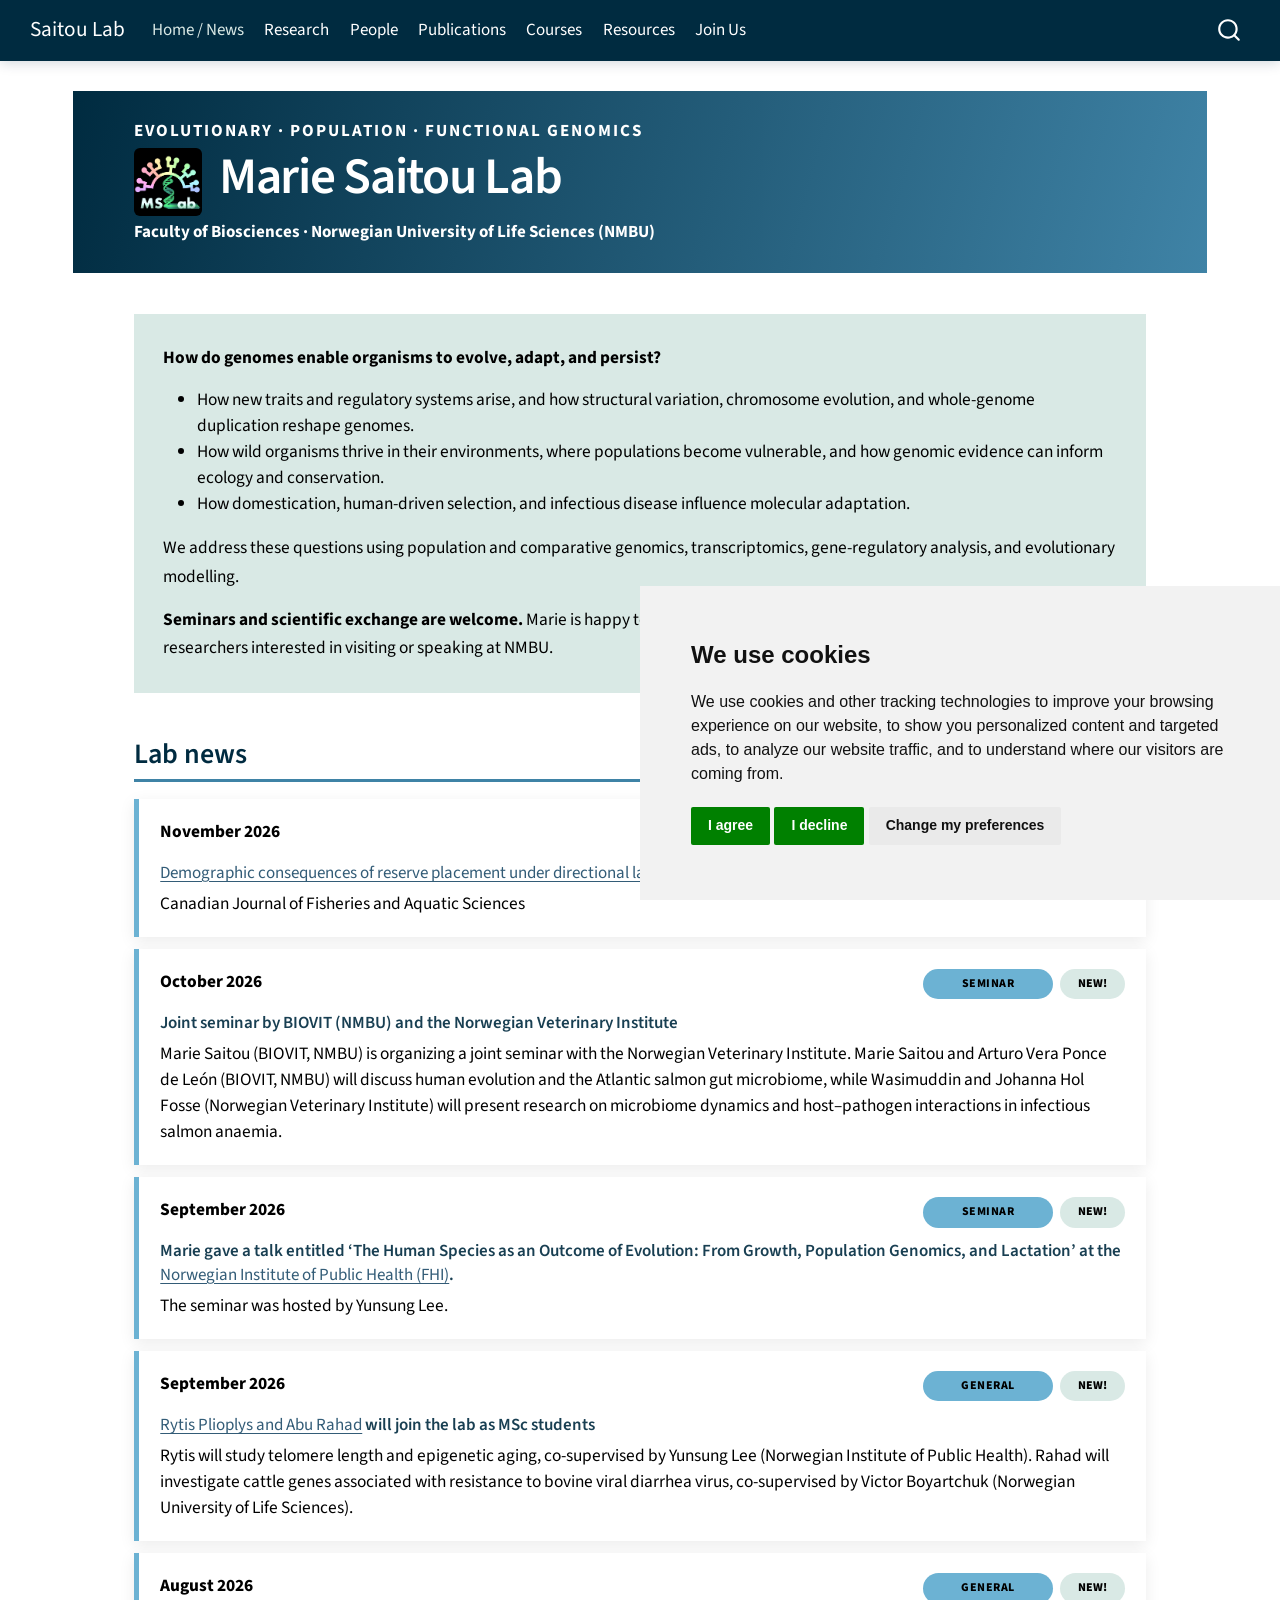
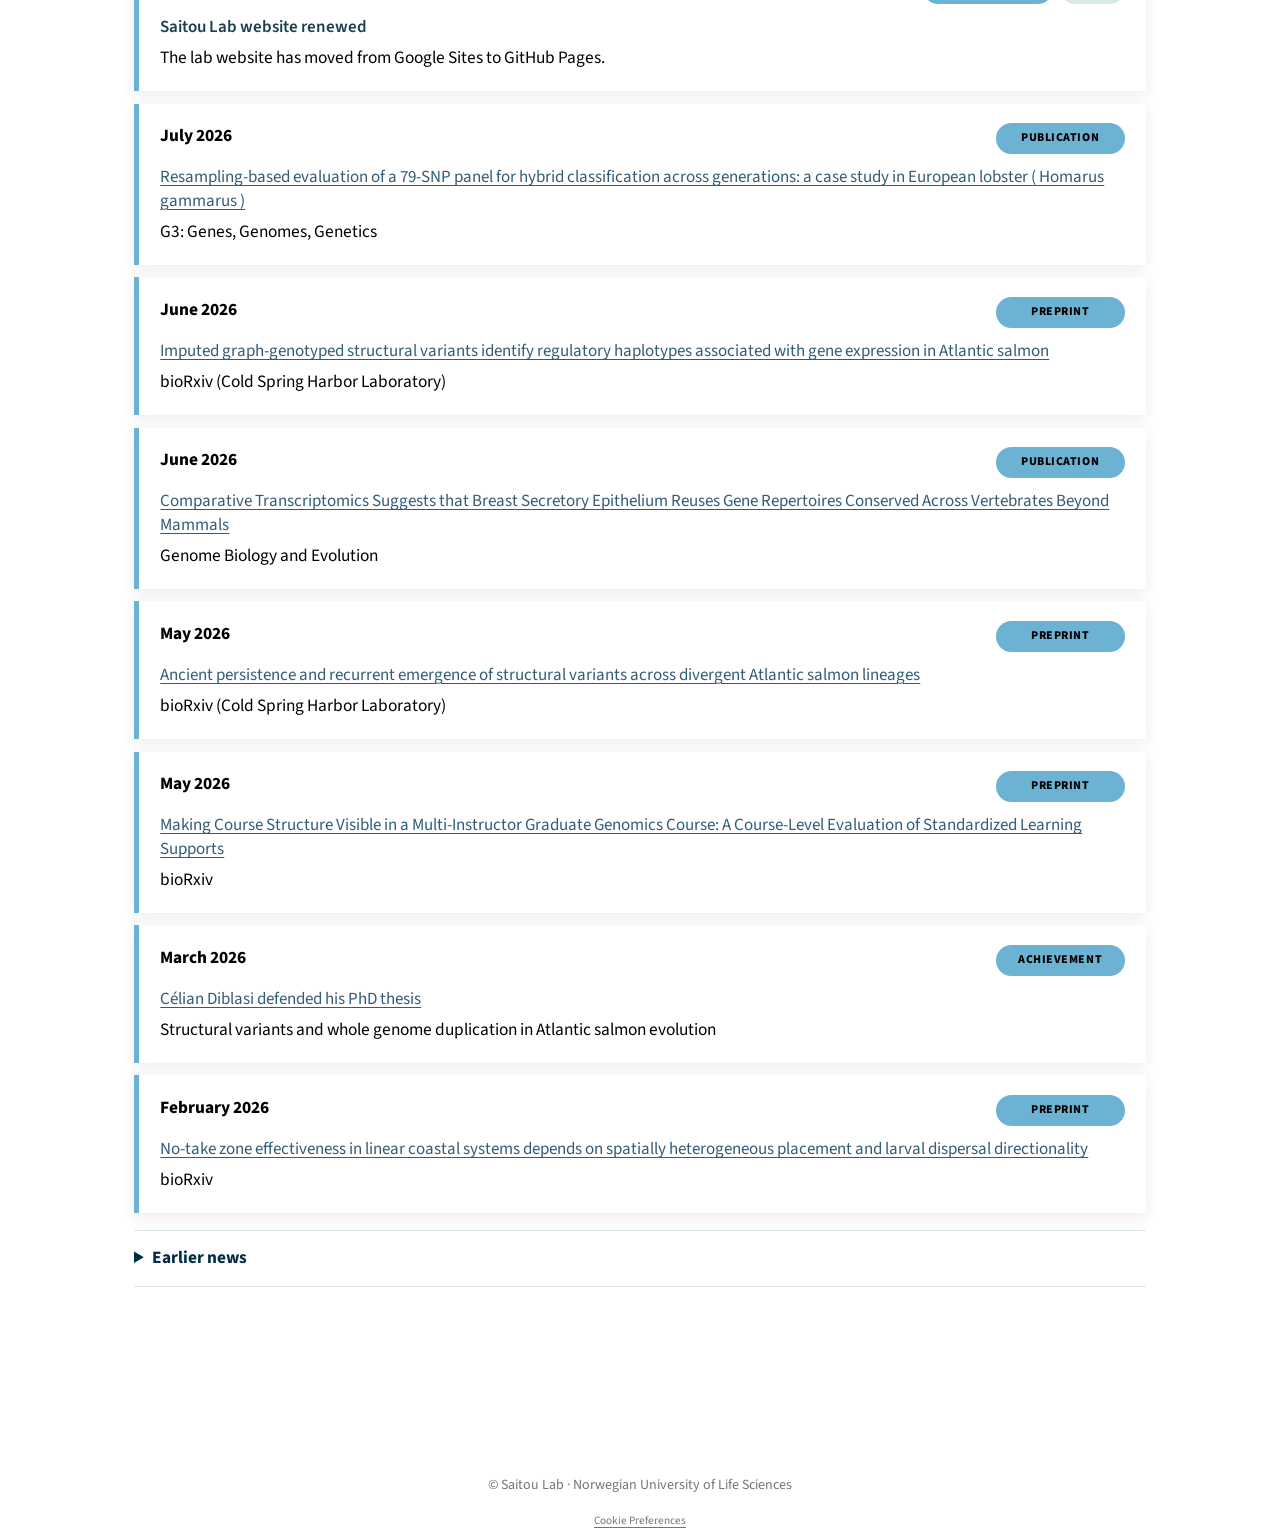
==== commit f2fb2e74: "deploy: 6e7159b2fbaceed8ef9d808fbaac13148a981c6f" ====
--- a/index.html
+++ b/index.html
@@ -217,6 +217,19 @@
 <div class="news-stream">
 <article class="news-row is-new">
 <div class="news-meta">
+<span class="news-year">November 2026</span><span class="news-tags"><span class="news-tag tag-publication">Publication</span><span class="news-new">New!</span></span>
+</div>
+<div class="news-body">
+<h3 class="anchored">
+<a href="https://doi.org/10.1139/cjfas-2026-0100">Demographic consequences of reserve placement under directional larval dispersal in linear coastal systems</a>
+</h3>
+<p>
+Canadian Journal of Fisheries and Aquatic Sciences
+</p>
+</div>
+</article>
+<article class="news-row is-new">
+<div class="news-meta">
 <span class="news-year">October 2026</span><span class="news-tags"><span class="news-tag tag-seminar">Seminar</span><span class="news-new">New!</span></span>
 </div>
 <div class="news-body">
@@ -355,19 +368,6 @@
 </h3>
 <p>
 bioRxiv
-</p>
-</div>
-</article>
-<article class="news-row">
-<div class="news-meta">
-<span class="news-year">January 2026</span><span class="news-tags"><span class="news-tag tag-publication">Publication</span></span>
-</div>
-<div class="news-body">
-<h3 class="anchored">
-<a href="https://doi.org/10.1139/cjfas-2026-0100">Demographic consequences of reserve placement under directional larval dispersal in linear coastal systems</a>
-</h3>
-<p>
-Canadian Journal of Fisheries and Aquatic Sciences
 </p>
 </div>
 </article>
